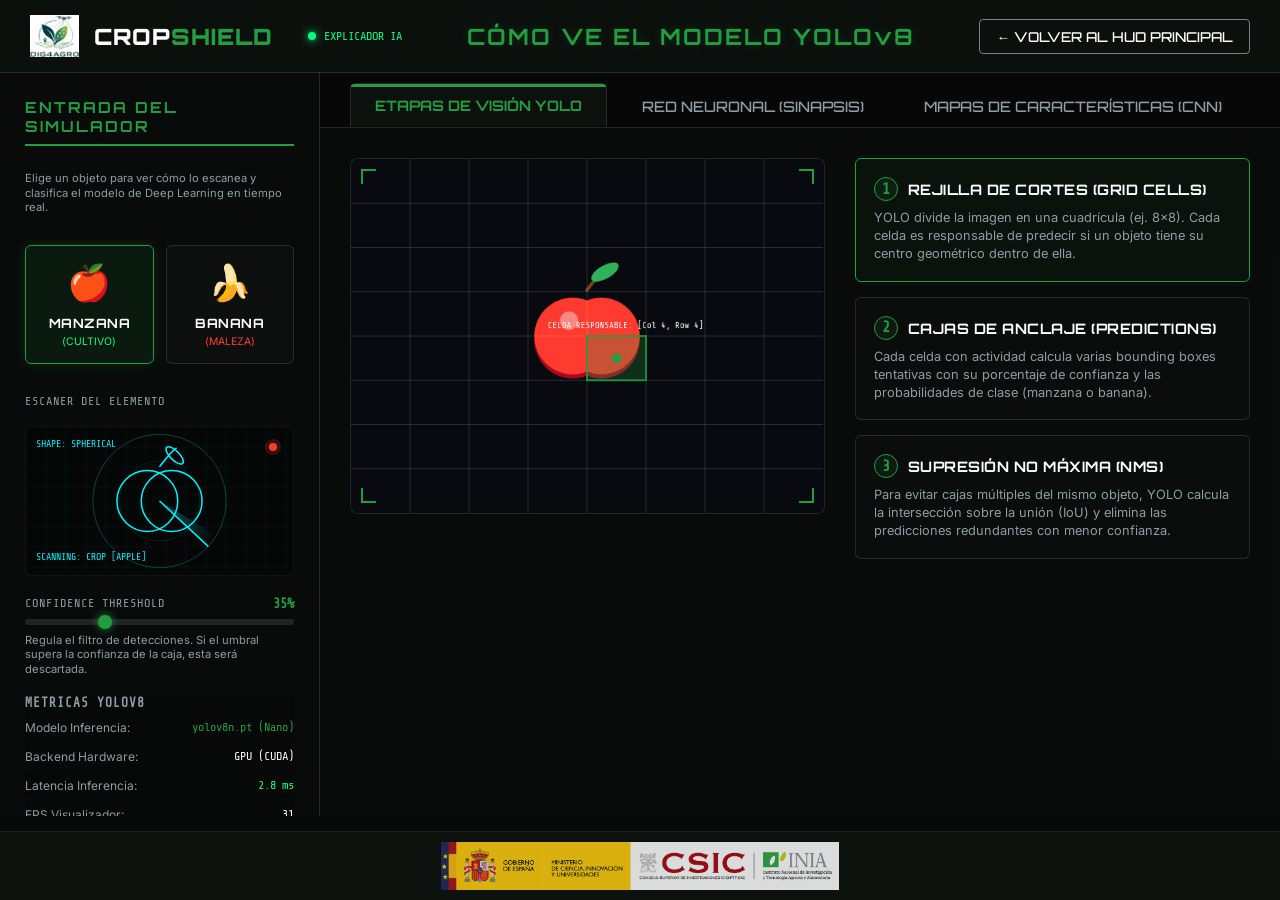
==== static/simulation.html @ 026d0e67 "AI Explainer web" ====
<!DOCTYPE html>
<html lang="es">
<head>
    <meta charset="UTF-8">
    <meta name="viewport" content="width=device-width, initial-scale=1.0">
    <title>CropShield AI - Explicador del Modelo YOLOv8</title>
    <!-- Fuentes de Google Fonts -->
    <link rel="preconnect" href="https://fonts.googleapis.com">
    <link rel="preconnect" href="https://fonts.gstatic.com" crossorigin>
    <link href="https://fonts.googleapis.com/css2?family=Orbitron:wght@400;500;700;900&family=Share+Tech+Mono&family=Inter:wght@300;400;600;700&display=swap" rel="stylesheet">
    <link rel="stylesheet" href="/static/style.css">
</head>
<body class="theme-inia">
    <div class="simulation-container">
        <!-- Cabecera de Simulación -->
        <header class="sim-header">
            <div class="header-brand">
                <img src="/static/assets/imgs/DIG4AGRO_logo.svg" alt="DIG4AGRO Logo" class="header-brand-logo" style="height: 42px;">
                <div class="logo-small">CROP<span>SHIELD</span></div>
                <div class="status-indicator">
                    <span class="pulse-dot"></span>
                    <span class="status-text">EXPLICADOR IA</span>
                </div>
            </div>
            <div class="header-center">
                <div class="title-showcase" style="font-size: 1.4rem; letter-spacing: 2px;">CÓMO VE EL MODELO YOLOv8</div>
            </div>
            <div class="header-right">
                <a href="/">
                    <button class="btn-back">← VOLVER AL HUD PRINCIPAL</button>
                </a>
            </div>
        </header>

        <!-- Cuerpo de Simulación -->
        <div class="sim-body">
            <!-- Barra Lateral Izquierda: Configuración de la Simulación -->
            <aside class="sim-sidebar">
                <h3 class="panel-title" style="margin-bottom: 5px;">ENTRADA DEL SIMULADOR</h3>
                <p class="group-desc">Elige un objeto para ver cómo lo escanea y clasifica el modelo de Deep Learning en tiempo real.</p>
                
                <!-- Selector de Elementos -->
                <div class="input-selector-grid">
                    <div class="input-option-card active" id="opt-apple" data-value="apple">
                        <span class="option-icon">🍎</span>
                        <span class="option-label">MANZANA</span>
                        <span class="option-sub" style="font-size: 0.65rem; color: var(--color-verde-neon); display: block; margin-top: 3px;">(CULTIVO)</span>
                    </div>
                    <div class="input-option-card" id="opt-banana" data-value="banana">
                        <span class="option-icon">🍌</span>
                        <span class="option-label">BANANA</span>
                        <span class="option-sub" style="font-size: 0.65rem; color: var(--color-rojo-neon); display: block; margin-top: 3px;">(MALEZA)</span>
                    </div>
                </div>

                <!-- Escáner Holográfico del Objeto -->
                <div class="control-group" style="margin-top: 10px;">
                    <label class="control-label">ESCANER DEL ELEMENTO</label>
                    <div class="blueprint-display" id="blueprint-container">
                        <canvas id="canvas-blueprint"></canvas>
                    </div>
                </div>

                <!-- Control de Confianza YOLO -->
                <div class="control-group">
                    <div class="slider-header">
                        <label class="control-label">CONFIDENCE THRESHOLD</label>
                        <span class="slider-value" id="sim-val-conf">35%</span>
                    </div>
                    <input type="range" id="sim-slider-conf" min="15" max="85" value="35" class="slider">
                    <p class="group-desc">Regula el filtro de detecciones. Si el umbral supera la confianza de la caja, esta será descartada.</p>
                </div>

                <!-- Estado del Servidor e Inferencia -->
                <div class="panel-section hardware-section" style="margin-top: auto; background: rgba(0,0,0,0.2);">
                    <h3 class="section-title">METRICAS YOLOv8</h3>
                    <ul class="hw-list" style="font-size: 0.75rem;">
                        <li>
                            <span class="hw-label">Modelo Inferencia:</span>
                            <span class="hw-value" style="color: var(--color-primary);">yolov8n.pt (Nano)</span>
                        </li>
                        <li>
                            <span class="hw-label">Backend Hardware:</span>
                            <span class="hw-value" id="sim-gpu-status">GPU (CUDA)</span>
                        </li>
                        <li>
                            <span class="hw-label">Latencia Inferencia:</span>
                            <span class="hw-value" style="color: var(--color-verde-neon);">2.8 ms</span>
                        </li>
                        <li>
                            <span class="hw-label">FPS Visualizador:</span>
                            <span class="hw-value" id="sim-fps-val">60</span>
                        </li>
                    </ul>
                </div>
            </aside>

            <!-- Área Principal de Visualización -->
            <main class="tab-container">
                <!-- Navegador de Pestañas -->
                <nav class="tab-nav">
                    <button class="tab-btn active" data-target="tab-yolo-pipeline">ETAPAS DE VISIÓN YOLO</button>
                    <button class="tab-btn" data-target="tab-network-flow">RED NEURONAL (SINAPSIS)</button>
                    <button class="tab-btn" data-target="tab-feature-maps">MAPAS DE CARACTERÍSTICAS (CNN)</button>
                </nav>

                <!-- Contenido de las Pestañas -->
                <div class="tab-content-area">
                    
                    <!-- Pestaña 1: Etapas de Visión YOLO (Grid, Bbox, NMS) -->
                    <div class="tab-pane active" id="tab-yolo-pipeline">
                        <div class="yolo-pipeline-grid">
                            <!-- Visualizador del Canvas principal -->
                            <div class="yolo-viewer-panel">
                                <div class="corner tl"></div><div class="corner tr"></div><div class="corner bl"></div><div class="corner br"></div>
                                <canvas id="canvas-yolo-pipeline" class="yolo-viewer-canvas" width="600" height="450"></canvas>
                            </div>
                            
                            <!-- Pasos del Pipeline -->
                            <div class="pipeline-stepper">
                                <div class="step-card active" data-step="0">
                                    <div class="step-card-header">
                                        <span class="step-number">1</span>
                                        <h4 class="step-title">REJILLA DE CORTES (GRID CELLS)</h4>
                                    </div>
                                    <p class="step-desc">YOLO divide la imagen en una cuadrícula (ej. 8x8). Cada celda es responsable de predecir si un objeto tiene su centro geométrico dentro de ella.</p>
                                </div>
                                
                                <div class="step-card" data-step="1">
                                    <div class="step-card-header">
                                        <span class="step-number">2</span>
                                        <h4 class="step-title">CAJAS DE ANCLAJE (PREDICTIONS)</h4>
                                    </div>
                                    <p class="step-desc">Cada celda con actividad calcula varias bounding boxes tentativas con su porcentaje de confianza y las probabilidades de clase (manzana o banana).</p>
                                </div>
                                
                                <div class="step-card" data-step="2">
                                    <div class="step-card-header">
                                        <span class="step-number">3</span>
                                        <h4 class="step-title">SUPRESIÓN NO MÁXIMA (NMS)</h4>
                                    </div>
                                    <p class="step-desc">Para evitar cajas múltiples del mismo objeto, YOLO calcula la intersección sobre la unión (IoU) y elimina las predicciones redundantes con menor confianza.</p>
                                </div>
                            </div>
                        </div>
                    </div>

                    <!-- Pestaña 2: Flujo de la Red Neuronal (Synapses particles) -->
                    <div class="tab-pane" id="tab-network-flow">
                        <div class="network-canvas-container">
                            <div class="corner tl"></div><div class="corner tr"></div><div class="corner bl"></div><div class="corner br"></div>
                            <canvas id="canvas-network"></canvas>
                            <div class="network-legend">
                                <div class="legend-item"><span class="legend-dot input"></span> Atributos Físicos (Entrada)</div>
                                <div class="legend-item"><span class="legend-dot hidden"></span> Filtros Intermedios (Ocultos)</div>
                                <div class="legend-item"><span class="legend-dot crop"></span> Cultivo (Manzana)</div>
                                <div class="legend-item"><span class="legend-dot weed"></span> Maleza (Banana)</div>
                            </div>
                        </div>
                    </div>

                    <!-- Pestaña 3: Mapas de Características (Convolutional filters) -->
                    <div class="tab-pane" id="tab-feature-maps">
                        <div class="feature-maps-grid">
                            <!-- Visualizador ampliado del mapa de características -->
                            <div class="yolo-viewer-panel" style="aspect-ratio: 1/1; max-height: 450px;">
                                <div class="corner tl"></div><div class="corner tr"></div><div class="corner bl"></div><div class="corner br"></div>
                                <canvas id="canvas-feature-zoom" class="yolo-viewer-canvas" width="450" height="450"></canvas>
                            </div>
                            
                            <!-- Lista de mapas -->
                            <div class="feature-cards-container">
                                <div class="feature-map-card active" id="fcard-edge" data-map="edge">
                                    <div class="feature-map-canvas-wrapper">
                                        <canvas class="feature-map-canvas" id="canvas-fmap-edge" width="100" height="100"></canvas>
                                    </div>
                                    <div class="feature-info">
                                        <h4>DETECTOR DE BORDES Y CONTORNOS</h4>
                                        <p>Simula las capas convolucionales tempranas de YOLO, que detectan siluetas, orientaciones de relieve y contornos geométricos del objeto para aislarlo de la tierra.</p>
                                    </div>
                                </div>
                                
                                <div class="feature-map-card" id="fcard-color" data-map="color">
                                    <div class="feature-map-canvas-wrapper">
                                        <canvas class="feature-map-canvas" id="canvas-fmap-color" width="100" height="100"></canvas>
                                    </div>
                                    <div class="feature-info">
                                        <h4>DETECTOR DE TEXTURA Y COLOR ACTIVADO</h4>
                                        <p>Representa capas intermedias que detectan propiedades cromáticas clave: el espectro rojo para la manzana y el espectro amarillo brillante para la banana.</p>
                                    </div>
                                </div>
                                
                                <div class="feature-map-card" id="fcard-heatmap" data-map="heatmap">
                                    <div class="feature-map-canvas-wrapper">
                                        <canvas class="feature-map-canvas" id="canvas-fmap-heatmap" width="100" height="100"></canvas>
                                    </div>
                                    <div class="feature-info">
                                        <h4>MAPA DE ATENCIÓN DE INFERENCIA (HEATMAP)</h4>
                                        <p>Visualiza la importancia que asigna la red a cada pixel de la imagen (Grad-CAM) para tomar su decisión final, ignorando los pixeles neutros del suelo de cultivo.</p>
                                    </div>
                                </div>
                            </div>
                        </div>
                    </div>

                </div>
            </main>
        </div>

        <!-- Pie de página institucional -->
        <footer class="hud-footer" style="background: rgba(14, 18, 15, 0.9);">
            <img src="/static/assets/imgs/min_csic_inia_logo.png" alt="Logotipos Institucionales" class="footer-logo">
        </footer>
    </div>

    <!-- Script del Visualizador y Simulador de YOLO -->
    <script>
        document.addEventListener('DOMContentLoaded', () => {
            // Variables globales del simulador
            let activeInput = 'apple'; // 'apple' o 'banana'
            let confidenceThreshold = 0.35;
            let activeTab = 'tab-yolo-pipeline';
            let activeStep = 0; // Para el pipeline
            let activeFeatureMap = 'edge'; // Para los mapas de características
            
            // Colores del tema actual
            const themeColors = {
                primary: getComputedStyle(document.body).getPropertyValue('--color-primary').trim() || '#239C42',
                verde: '#00ff88',
                rojo: '#ff3b30',
                cyan: '#00f3ff',
                dim: '#8e9ca6',
                bg: '#070908'
            };

            // Audio Context y síntesis
            let audioCtx = null;
            function initAudio() {
                if (!audioCtx) {
                    audioCtx = new (window.AudioContext || window.webkitAudioContext)();
                }
            }

            function playClickSound() {
                if (!audioCtx) return;
                const osc = audioCtx.createOscillator();
                const gain = audioCtx.createGain();
                osc.type = 'sine';
                osc.frequency.setValueAtTime(600, audioCtx.currentTime);
                osc.frequency.exponentialRampToValueAtTime(300, audioCtx.currentTime + 0.05);
                gain.gain.setValueAtTime(0.1, audioCtx.currentTime);
                gain.gain.exponentialRampToValueAtTime(0.01, audioCtx.currentTime + 0.05);
                osc.connect(gain);
                gain.connect(audioCtx.destination);
                osc.start();
                osc.stop(audioCtx.currentTime + 0.05);
            }

            // Inicializar Audio al interactuar con cualquier botón
            document.addEventListener('click', () => {
                initAudio();
            }, { once: true });

            // Configuración del Selector de Entrada
            const optApple = document.getElementById('opt-apple');
            const optBanana = document.getElementById('opt-banana');

            function setInputObject(obj) {
                if (activeInput === obj) return;
                activeInput = obj;
                if (obj === 'apple') {
                    optApple.classList.add('active');
                    optBanana.classList.remove('active');
                } else {
                    optBanana.classList.add('active');
                    optApple.classList.remove('active');
                }
                playClickSound();
                resetSimulations();
            }

            optApple.addEventListener('click', () => setInputObject('apple'));
            optBanana.addEventListener('click', () => setInputObject('banana'));

            // Slider de Confianza
            const sliderConf = document.getElementById('sim-slider-conf');
            const valConf = document.getElementById('sim-val-conf');
            sliderConf.addEventListener('input', (e) => {
                confidenceThreshold = e.target.value / 100;
                valConf.innerText = `${e.target.value}%`;
            });

            // Control de Pestañas (Tabs)
            const tabButtons = document.querySelectorAll('.tab-btn');
            const tabPanes = document.querySelectorAll('.tab-pane');

            tabButtons.forEach(btn => {
                btn.addEventListener('click', () => {
                    const target = btn.getAttribute('data-target');
                    tabButtons.forEach(b => b.classList.remove('active'));
                    tabPanes.forEach(p => p.classList.remove('active'));
                    
                    btn.classList.add('active');
                    document.getElementById(target).classList.add('active');
                    activeTab = target;
                    playClickSound();
                    
                    // Si pasamos a red neuronal, ajustamos el tamaño del canvas
                    if (target === 'tab-network-flow') {
                        resizeNetworkCanvas();
                    }
                });
            });

            // Control de Pasos del Pipeline de YOLO
            const stepCards = document.querySelectorAll('.step-card');
            stepCards.forEach((card, index) => {
                card.addEventListener('click', () => {
                    stepCards.forEach(c => c.classList.remove('active'));
                    card.classList.add('active');
                    activeStep = index;
                    playClickSound();
                });
            });

            // Control de selección de mapa de características
            const featureCards = document.querySelectorAll('.feature-map-card');
            featureCards.forEach(card => {
                card.addEventListener('click', () => {
                    featureCards.forEach(c => c.classList.remove('active'));
                    card.classList.add('active');
                    activeFeatureMap = card.getAttribute('data-map');
                    playClickSound();
                });
            });

            // ---------------------------------------------------------
            // RENDERIZADO DENTRO DE LOS DIVERSOS CANVAS
            // ---------------------------------------------------------

            // Elementos y Canvas
            const canvasBlueprint = document.getElementById('canvas-blueprint');
            const ctxBlueprint = canvasBlueprint.getContext('2d');
            
            const canvasYolo = document.getElementById('canvas-yolo-pipeline');
            const ctxYolo = canvasYolo.getContext('2d');

            const canvasNetwork = document.getElementById('canvas-network');
            const ctxNetwork = canvasNetwork.getContext('2d');

            const canvasFeatureZoom = document.getElementById('canvas-feature-zoom');
            const ctxFeatureZoom = canvasFeatureZoom.getContext('2d');

            const canvasFmapEdge = document.getElementById('canvas-fmap-edge');
            const ctxFmapEdge = canvasFmapEdge.getContext('2d');

            const canvasFmapColor = document.getElementById('canvas-fmap-color');
            const ctxFmapColor = canvasFmapColor.getContext('2d');

            const canvasFmapHeatmap = document.getElementById('canvas-fmap-heatmap');
            const ctxFmapHeatmap = canvasFmapHeatmap.getContext('2d');

            // Ajustar el tamaño del Canvas Blueprint
            function resizeBlueprintCanvas() {
                canvasBlueprint.width = canvasBlueprint.parentElement.clientWidth;
                canvasBlueprint.height = canvasBlueprint.parentElement.clientHeight;
            }
            window.addEventListener('resize', resizeBlueprintCanvas);
            resizeBlueprintCanvas();

            // Ajustar tamaño del Canvas de Red Neuronal
            function resizeNetworkCanvas() {
                const parent = canvasNetwork.parentElement;
                canvasNetwork.width = parent.clientWidth;
                canvasNetwork.height = parent.clientHeight;
                initNetworkStructure();
            }
            window.addEventListener('resize', () => {
                if (activeTab === 'tab-network-flow') {
                    resizeNetworkCanvas();
                }
            });

            // Dibujador de objetos vectoriales (Manzana y Banana)
            function drawApple(ctx, x, y, r, wireframe = false) {
                ctx.save();
                if (wireframe) {
                    ctx.strokeStyle = '#00f3ff';
                    ctx.lineWidth = 1.5;
                    // Tallo
                    ctx.beginPath();
                    ctx.moveTo(x, y - r * 0.9);
                    ctx.quadraticCurveTo(x + r*0.3, y - r*1.3, x + r*0.45, y - r*1.4);
                    ctx.stroke();
                    // Hoja
                    ctx.beginPath();
                    ctx.ellipse(x + r*0.4, y - r*1.2, r*0.3, r*0.12, Math.PI / 4, 0, Math.PI * 2);
                    ctx.stroke();
                    // Cuerpo
                    ctx.beginPath();
                    ctx.arc(x - r*0.32, y, r*0.8, 0, Math.PI * 2);
                    ctx.stroke();
                    ctx.beginPath();
                    ctx.arc(x + r*0.32, y, r*0.8, 0, Math.PI * 2);
                    ctx.stroke();
                } else {
                    // Tallo
                    ctx.strokeStyle = '#7A431D';
                    ctx.lineWidth = 4;
                    ctx.lineCap = 'round';
                    ctx.beginPath();
                    ctx.moveTo(x, y - r * 0.9);
                    ctx.quadraticCurveTo(x + r*0.3, y - r*1.3, x + r*0.45, y - r*1.4);
                    ctx.stroke();
                    // Hoja
                    ctx.fillStyle = '#2fb35a';
                    ctx.beginPath();
                    ctx.ellipse(x + r*0.35, y - r*1.25, r*0.3, r*0.13, -Math.PI / 6, 0, Math.PI * 2);
                    ctx.fill();
                    // Sombra / Cuerpo
                    ctx.fillStyle = '#AF071F';
                    ctx.beginPath();
                    ctx.arc(x - r*0.28, y + r*0.08, r*0.75, 0, Math.PI*2);
                    ctx.arc(x + r*0.28, y + r*0.08, r*0.75, 0, Math.PI*2);
                    ctx.fill();
                    // Color principal (Rojo vivo)
                    ctx.fillStyle = '#ff3b30';
                    ctx.beginPath();
                    ctx.arc(x - r*0.28, y, r*0.75, 0, Math.PI*2);
                    ctx.arc(x + r*0.28, y, r*0.75, 0, Math.PI*2);
                    ctx.fill();
                    // Brillo
                    ctx.fillStyle = 'rgba(255,255,255,0.4)';
                    ctx.beginPath();
                    ctx.arc(x - r*0.35, y - r*0.3, r*0.18, 0, Math.PI*2);
                    ctx.fill();
                }
                ctx.restore();
            }

            function drawBanana(ctx, x, y, r, wireframe = false) {
                ctx.save();
                if (wireframe) {
                    ctx.strokeStyle = '#00f3ff';
                    ctx.lineWidth = 1.5;
                    ctx.beginPath();
                    // Curva de la banana
                    ctx.arc(x - r*0.5, y - r*0.5, r*1.35, -Math.PI/6, Math.PI*0.62, false);
                    ctx.stroke();
                    ctx.beginPath();
                    ctx.arc(x - r*0.4, y - r*0.3, r*1.2, -Math.PI/7, Math.PI*0.60, false);
                    ctx.stroke();
                } else {
                    // Cuerpo de la banana
                    ctx.fillStyle = '#ffcc00';
                    ctx.beginPath();
                    // Curva externa
                    ctx.arc(x - r*0.5, y - r*0.5, r*1.3, -Math.PI/6, Math.PI*0.63, false);
                    // Curva interna de retorno
                    ctx.arc(x - r*0.3, y - r*0.3, r*1.08, Math.PI*0.60, -Math.PI/8, true);
                    ctx.closePath();
                    ctx.fill();
                    
                    // Cuerpo central (brillante)
                    ctx.fillStyle = '#ffe033';
                    ctx.beginPath();
                    ctx.arc(x - r*0.5, y - r*0.5, r*1.25, -Math.PI/7, Math.PI*0.62, false);
                    ctx.arc(x - r*0.33, y - r*0.33, r*1.12, Math.PI*0.59, -Math.PI/9, true);
                    ctx.closePath();
                    ctx.fill();

                    // Punta oscura
                    ctx.fillStyle = '#4D3B00';
                    ctx.beginPath();
                    ctx.arc(x - r*0.5, y - r*0.5, r*1.3, -Math.PI/6, -Math.PI/8, false);
                    ctx.lineTo(x + r*0.65, y - r*1.1);
                    ctx.fill();

                    // Tallo de corte
                    ctx.fillStyle = '#7A6200';
                    ctx.beginPath();
                    ctx.arc(x - r*0.5, y - r*0.5, r*1.3, Math.PI*0.62, Math.PI*0.64, false);
                    ctx.lineTo(x - r*0.4, y + r*0.85);
                    ctx.fill();
                }
                ctx.restore();
            }

            // 1. ENGINE 1: ESCANER BLUEPRINT
            let blueprintAngle = 0;
            function runBlueprintScanner() {
                if (!ctxBlueprint) return;
                const w = canvasBlueprint.width;
                const h = canvasBlueprint.height;
                ctxBlueprint.clearRect(0, 0, w, h);

                // Cuadrícula futurista
                ctxBlueprint.strokeStyle = 'rgba(0, 243, 255, 0.05)';
                ctxBlueprint.lineWidth = 1;
                for (let x = 0; x < w; x += 20) {
                    ctxBlueprint.beginPath();
                    ctxBlueprint.moveTo(x, 0);
                    ctxBlueprint.lineTo(x, h);
                    ctxBlueprint.stroke();
                }
                for (let y = 0; y < h; y += 20) {
                    ctxBlueprint.beginPath();
                    ctxBlueprint.moveTo(0, y);
                    ctxBlueprint.lineTo(w, y);
                    ctxBlueprint.stroke();
                }

                // Círculos del radar
                const cx = w / 2;
                const cy = h / 2;
                const radarRadius = Math.min(w, h) * 0.45;
                ctxBlueprint.strokeStyle = 'rgba(0, 243, 255, 0.25)';
                ctxBlueprint.beginPath();
                ctxBlueprint.arc(cx, cy, radarRadius, 0, Math.PI * 2);
                ctxBlueprint.stroke();

                ctxBlueprint.strokeStyle = 'rgba(0, 243, 255, 0.1)';
                ctxBlueprint.beginPath();
                ctxBlueprint.arc(cx, cy, radarRadius * 0.6, 0, Math.PI * 2);
                ctxBlueprint.stroke();

                // Línea de barrido rotatorio
                blueprintAngle += 0.015;
                const lx = cx + Math.cos(blueprintAngle) * radarRadius;
                const ly = cy + Math.sin(blueprintAngle) * radarRadius;

                // Gradiente para el haz del radar
                ctxBlueprint.save();
                ctxBlueprint.beginPath();
                ctxBlueprint.moveTo(cx, cy);
                ctxBlueprint.arc(cx, cy, radarRadius, blueprintAngle - 0.2, blueprintAngle);
                ctxBlueprint.closePath();
                const scanGrad = ctxBlueprint.createRadialGradient(cx, cy, 10, cx, cy, radarRadius);
                scanGrad.addColorStop(0, 'rgba(0, 243, 255, 0.3)');
                scanGrad.addColorStop(1, 'rgba(0, 243, 255, 0)');
                ctxBlueprint.fillStyle = scanGrad;
                ctxBlueprint.fill();
                ctxBlueprint.restore();

                // Línea del haz principal
                ctxBlueprint.strokeStyle = '#00f3ff';
                ctxBlueprint.lineWidth = 1.5;
                ctxBlueprint.beginPath();
                ctxBlueprint.moveTo(cx, cy);
                ctxBlueprint.lineTo(lx, ly);
                ctxBlueprint.stroke();

                // Dibujar objeto en wireframe
                if (activeInput === 'apple') {
                    drawApple(ctxBlueprint, cx, cy, 38, true);
                    ctxBlueprint.fillStyle = '#00f3ff';
                    ctxBlueprint.font = '10px Share Tech Mono';
                    ctxBlueprint.fillText("SCANNING: CROP [APPLE]", 10, h - 15);
                    ctxBlueprint.fillText("SHAPE: SPHERICAL", 10, 20);
                } else {
                    drawBanana(ctxBlueprint, cx, cy, 35, true);
                    ctxBlueprint.fillStyle = '#00f3ff';
                    ctxBlueprint.font = '10px Share Tech Mono';
                    ctxBlueprint.fillText("SCANNING: WEED [BANANA]", 10, h - 15);
                    ctxBlueprint.fillText("SHAPE: ELONGATED", 10, 20);
                }

                // Punto parpadeante
                if (Math.floor(Date.now() / 400) % 2 === 0) {
                    ctxBlueprint.fillStyle = '#ff3b30';
                    ctxBlueprint.beginPath();
                    ctxBlueprint.arc(w - 20, 20, 4, 0, Math.PI * 2);
                    ctxBlueprint.fill();
                    ctxBlueprint.fillStyle = 'rgba(255, 59, 48, 0.2)';
                    ctxBlueprint.beginPath();
                    ctxBlueprint.arc(w - 20, 20, 8, 0, Math.PI * 2);
                    ctxBlueprint.fill();
                }

                requestAnimationFrame(runBlueprintScanner);
            }
            runBlueprintScanner();

            // 2. ENGINE 2: PIPELINE DE ETAPAS DE YOLO
            let nmsStepTimer = 0;
            function renderYoloPipeline() {
                if (activeTab !== 'tab-yolo-pipeline' || !ctxYolo) return;
                const w = canvasYolo.width;
                const h = canvasYolo.height;
                ctxYolo.clearRect(0, 0, w, h);

                const objX = w / 2;
                const objY = h / 2;
                const objSize = 65;

                // Fondo
                ctxYolo.fillStyle = '#090a0f';
                ctxYolo.fillRect(0, 0, w, h);

                // Dibujar el objeto según el input
                if (activeInput === 'apple') {
                    drawApple(ctxYolo, objX, objY, objSize, false);
                } else {
                    drawBanana(ctxYolo, objX, objY, objSize, false);
                }

                // Dibujar según el paso activo
                if (activeStep === 0) {
                    const gridCount = 8;
                    const cellW = w / gridCount;
                    const cellH = h / gridCount;

                    ctxYolo.strokeStyle = 'rgba(255, 255, 255, 0.15)';
                    ctxYolo.lineWidth = 1;

                    for (let i = 1; i < gridCount; i++) {
                        ctxYolo.beginPath();
                        ctxYolo.moveTo(i * cellW, 0);
                        ctxYolo.lineTo(i * cellW, h);
                        ctxYolo.stroke();

                        ctxYolo.beginPath();
                        ctxYolo.moveTo(0, i * cellH);
                        ctxYolo.lineTo(w, i * cellH);
                        ctxYolo.stroke();
                    }

                    const targetCol = Math.floor(objX / cellW);
                    const targetRow = Math.floor(objY / cellH);

                    ctxYolo.fillStyle = 'rgba(35, 156, 66, 0.25)';
                    ctxYolo.fillRect(targetCol * cellW, targetRow * cellH, cellW, cellH);
                    ctxYolo.strokeStyle = themeColors.primary;
                    ctxYolo.lineWidth = 2;
                    ctxYolo.strokeRect(targetCol * cellW, targetRow * cellH, cellW, cellH);

                    ctxYolo.beginPath();
                    ctxYolo.arc(targetCol * cellW + cellW/2, targetRow * cellH + cellH/2, 6, 0, Math.PI*2);
                    ctxYolo.fillStyle = themeColors.primary;
                    ctxYolo.fill();

                    ctxYolo.fillStyle = '#ffffff';
                    ctxYolo.font = '11px Share Tech Mono';
                    ctxYolo.fillText(`CELDA RESPONSABLE: [Col ${targetCol}, Row ${targetRow}]`, targetCol * cellW - 50, targetRow * cellH - 10);
                }
                else if (activeStep === 1) {
                    const boxes = [];
                    if (activeInput === 'apple') {
                        boxes.push({ x1: objX - 85, y1: objY - 95, w: 170, h: 180, conf: 0.98, label: 'manzana', active: 0.98 >= confidenceThreshold });
                        boxes.push({ x1: objX - 40, y1: objY - 145, w: 90, h: 80, conf: 0.42, label: 'maleza', active: 0.42 >= confidenceThreshold });
                        boxes.push({ x1: objX + 35, y1: objY - 70, w: 70, h: 90, conf: 0.22, label: 'manzana', active: 0.22 >= confidenceThreshold });
                    } else {
                        boxes.push({ x1: objX - 95, y1: objY - 100, w: 190, h: 190, conf: 0.95, label: 'maleza', active: 0.95 >= confidenceThreshold });
                        boxes.push({ x1: objX - 140, y1: objY - 30, w: 80, h: 90, conf: 0.38, label: 'maleza', active: 0.38 >= confidenceThreshold });
                        boxes.push({ x1: objX - 30, y1: objY - 130, w: 90, h: 70, conf: 0.18, label: 'manzana', active: 0.18 >= confidenceThreshold });
                    }

                    boxes.forEach(box => {
                        if (box.active) {
                            const color = box.label === 'manzana' ? themeColors.verde : themeColors.rojo;
                            ctxYolo.strokeStyle = color;
                            ctxYolo.lineWidth = 2;
                            ctxYolo.strokeRect(box.x1, box.y1, box.w, box.h);

                            ctxYolo.fillStyle = color;
                            ctxYolo.fillRect(box.x1, box.y1 - 18, 120, 18);
                            ctxYolo.fillStyle = '#000000';
                            ctxYolo.font = '700 10px Orbitron';
                            ctxYolo.fillText(`${box.label.toUpperCase()} ${(box.conf * 100).toFixed(0)}%`, box.x1 + 5, box.y1 - 5);
                        } else {
                            ctxYolo.strokeStyle = 'rgba(162, 170, 173, 0.2)';
                            ctxYolo.setLineDash([5, 5]);
                            ctxYolo.lineWidth = 1;
                            ctxYolo.strokeRect(box.x1, box.y1, box.w, box.h);
                            ctxYolo.setLineDash([]);

                            ctxYolo.fillStyle = 'rgba(162, 170, 173, 0.4)';
                            ctxYolo.font = '9px Orbitron';
                            ctxYolo.fillText(`FILTRADA: ${(box.conf * 100).toFixed(0)}%`, box.x1 + 5, box.y1 - 5);
                        }
                    });
                }
                else if (activeStep === 2) {
                    nmsStepTimer += 0.02;
                    const fade = Math.max(0, 1 - (nmsStepTimer % 2.5) * 0.8);
                    
                    const isApple = activeInput === 'apple';
                    const mainConf = isApple ? 0.98 : 0.95;
                    const secConf = isApple ? 0.86 : 0.81;
                    const label = isApple ? 'manzana' : 'maleza';
                    const color = label === 'manzana' ? themeColors.verde : themeColors.rojo;

                    const mainBox = { x1: objX - 85, y1: objY - 95, w: 170, h: 180 };
                    if (mainConf >= confidenceThreshold) {
                        ctxYolo.strokeStyle = color;
                        ctxYolo.lineWidth = 2.5;
                        ctxYolo.strokeRect(mainBox.x1, mainBox.y1, mainBox.w, mainBox.h);

                        ctxYolo.fillStyle = color;
                        ctxYolo.fillRect(mainBox.x1, mainBox.y1 - 18, 120, 18);
                        ctxYolo.fillStyle = '#000000';
                        ctxYolo.font = '700 10px Orbitron';
                        ctxYolo.fillText(`${label.toUpperCase()} ${(mainConf * 100).toFixed(0)}%`, mainBox.x1 + 5, mainBox.y1 - 5);
                    }

                    const secBox = { x1: objX - 70, y1: objY - 80, w: 155, h: 165 };
                    if (secConf >= confidenceThreshold) {
                        ctxYolo.strokeStyle = `rgba(${label === 'manzana' ? '0,255,136' : '255,59,48'}, ${fade})`;
                        ctxYolo.lineWidth = 1.5;
                        ctxYolo.strokeRect(secBox.x1, secBox.y1, secBox.w, secBox.h);

                        ctxYolo.fillStyle = `rgba(${label === 'manzana' ? '0,255,136' : '255,59,48'}, ${fade})`;
                        ctxYolo.fillRect(secBox.x1, secBox.y1 - 18, 120, 18);
                        ctxYolo.fillStyle = `rgba(0,0,0, ${fade})`;
                        ctxYolo.font = '700 10px Orbitron';
                        ctxYolo.fillText(`REDUNDANTE ${(secConf * 100).toFixed(0)}%`, secBox.x1 + 5, secBox.y1 - 5);

                        ctxYolo.fillStyle = '#00f3ff';
                        ctxYolo.font = '11px Share Tech Mono';
                        ctxYolo.fillText(`IoU SOLAPE: 84% > 45% (UMBRAL)`, objX - 80, objY + 110);
                        ctxYolo.fillText("ELIMINANDO CAJA REDUNDANTE POR NMS...", objX - 100, objY + 130);
                    } else {
                        ctxYolo.fillStyle = '#8e9ca6';
                        ctxYolo.font = '11px Share Tech Mono';
                        ctxYolo.fillText("INFERIOR AL CONFIDENCE THRESHOLD", objX - 100, objY + 120);
                    }
                }
            }

            // 3. ENGINE 3: FLUJO DE RED NEURONAL
            let layers = [];
            let connections = [];
            let networkParticles = [];

            function initNetworkStructure() {
                if (!canvasNetwork) return;
                const w = canvasNetwork.width;
                const h = canvasNetwork.height;

                layers = [
                    {
                        name: 'Entrada',
                        nodes: [
                            { id: 'in_red', label: 'Color Rojo', x: w * 0.15, y: h * 0.2, val: 0, active: false },
                            { id: 'in_yellow', label: 'Color Amarillo', x: w * 0.15, y: h * 0.4, val: 0, active: false },
                            { id: 'in_round', label: 'Redondez', x: w * 0.15, y: h * 0.6, val: 0, active: false },
                            { id: 'in_elong', label: 'Alargamiento', x: w * 0.15, y: h * 0.8, val: 0, active: false }
                        ]
                    },
                    {
                        name: 'Oculta 1',
                        nodes: [
                            { id: 'h1_edges', label: 'Filtro Bordes', x: w * 0.4, y: h * 0.25, val: 0, active: false },
                            { id: 'h1_texture', label: 'Textura Piel', x: w * 0.4, y: h * 0.5, val: 0, active: false },
                            { id: 'h1_stem', label: 'Tallo/Corte', x: w * 0.4, y: h * 0.75, val: 0, active: false }
                        ]
                    },
                    {
                        name: 'Oculta 2',
                        nodes: [
                            { id: 'h2_apple_shape', label: 'Patrón Manzana', x: w * 0.65, y: h * 0.35, val: 0, active: false },
                            { id: 'h2_banana_shape', label: 'Patrón Banana', x: w * 0.65, y: h * 0.65, val: 0, active: false }
                        ]
                    },
                    {
                        name: 'Salida',
                        nodes: [
                            { id: 'out_crop', label: 'Cultivo (Apple)', x: w * 0.88, y: h * 0.35, val: 0, active: false },
                            { id: 'out_weed', label: 'Maleza (Banana)', x: w * 0.88, y: h * 0.65, val: 0, active: false }
                        ]
                    }
                ];

                connections = [];
                for (let l = 0; l < layers.length - 1; l++) {
                    const currentLayer = layers[l];
                    const nextLayer = layers[l + 1];
                    currentLayer.nodes.forEach(src => {
                        nextLayer.nodes.forEach(dst => {
                            let weight = Math.random() * 2 - 1;
                            if (src.id === 'in_red' && dst.id === 'h1_texture') weight = 0.85;
                            if (src.id === 'in_yellow' && dst.id === 'h1_texture') weight = -0.75;
                            
                            connections.push({
                                src: src,
                                dst: dst,
                                weight: weight,
                                active: false
                            });
                        });
                    });
                }
                
                networkParticles = [];
            }

            function updateNetworkState() {
                if (layers.length === 0) return;

                layers[0].nodes.forEach(node => {
                    if (activeInput === 'apple') {
                        node.active = (node.id === 'in_red' || node.id === 'in_round');
                        node.val = node.active ? 1.0 : 0.05;
                    } else {
                        node.active = (node.id === 'in_yellow' || node.id === 'in_elong');
                        node.val = node.active ? 1.0 : 0.05;
                    }
                });

                layers[1].nodes.forEach(node => {
                    if (activeInput === 'apple') {
                        node.active = (node.id === 'h1_edges' || node.id === 'h1_texture');
                        node.val = node.id === 'h1_edges' ? 0.9 : (node.id === 'h1_texture' ? 0.85 : 0.15);
                    } else {
                        node.active = (node.id === 'h1_edges' || node.id === 'h1_stem');
                        node.val = node.id === 'h1_edges' ? 0.85 : (node.id === 'h1_stem' ? 0.8 : 0.15);
                    }
                });

                layers[2].nodes.forEach(node => {
                    if (activeInput === 'apple') {
                        node.active = (node.id === 'h2_apple_shape');
                        node.val = node.id === 'h2_apple_shape' ? 0.95 : 0.05;
                    } else {
                        node.active = (node.id === 'h2_banana_shape');
                        node.val = node.id === 'h2_banana_shape' ? 0.92 : 0.05;
                    }
                });

                const isCropConfirmed = (activeInput === 'apple' && 0.98 >= confidenceThreshold);
                const isWeedConfirmed = (activeInput === 'banana' && 0.95 >= confidenceThreshold);

                layers[3].nodes.forEach(node => {
                    if (node.id === 'out_crop') {
                        node.active = isCropConfirmed;
                        node.val = activeInput === 'apple' ? 0.98 : 0.02;
                    } else {
                        node.active = isWeedConfirmed;
                        node.val = activeInput === 'banana' ? 0.95 : 0.03;
                    }
                });

                connections.forEach(conn => {
                    conn.active = conn.src.active && conn.dst.active;
                });
            }

            function spawnNetworkParticles() {
                if (layers.length === 0) return;
                
                layers[0].nodes.forEach(node => {
                    if (node.active && Math.random() < 0.08) {
                        const activeOutConns = connections.filter(c => c.src.id === node.id && c.active);
                        activeOutConns.forEach(conn => {
                            networkParticles.push({
                                x: conn.src.x,
                                y: conn.src.y,
                                target: conn.dst,
                                speed: 2.0 + Math.random() * 1.5,
                                size: 2 + Math.random() * 2,
                                progress: 0,
                                color: activeInput === 'apple' ? themeColors.verde : '#ffcc00',
                                path: conn
                            });
                        });
                    }
                });
            }

            function renderNetworkFlow() {
                if (activeTab !== 'tab-network-flow' || !ctxNetwork) return;
                const w = canvasNetwork.width;
                const h = canvasNetwork.height;
                ctxNetwork.clearRect(0, 0, w, h);

                ctxNetwork.strokeStyle = 'rgba(255,255,255,0.02)';
                ctxNetwork.lineWidth = 1;
                for (let x = 0; x < w; x += 40) {
                    ctxNetwork.beginPath();
                    ctxNetwork.moveTo(x, 0);
                    ctxNetwork.lineTo(x, h);
                    ctxNetwork.stroke();
                }
                for (let y = 0; y < h; y += 40) {
                    ctxNetwork.beginPath();
                    ctxNetwork.moveTo(0, y);
                    ctxNetwork.lineTo(w, y);
                    ctxNetwork.stroke();
                }

                updateNetworkState();
                spawnNetworkParticles();

                connections.forEach(conn => {
                    ctxNetwork.beginPath();
                    ctxNetwork.moveTo(conn.src.x, conn.src.y);
                    ctxNetwork.lineTo(conn.dst.x, conn.dst.y);
                    
                    if (conn.active) {
                        ctxNetwork.strokeStyle = activeInput === 'apple' ? 'rgba(0, 255, 136, 0.45)' : 'rgba(255, 204, 0, 0.45)';
                        ctxNetwork.lineWidth = 2.0;
                    } else {
                        ctxNetwork.strokeStyle = 'rgba(142, 156, 166, 0.08)';
                        ctxNetwork.lineWidth = 1.0;
                    }
                    ctxNetwork.stroke();
                });

                for (let i = networkParticles.length - 1; i >= 0; i--) {
                    const p = networkParticles[i];
                    p.progress += p.speed / 100;
                    
                    if (p.progress >= 1.0) {
                        const nextLayerIndex = layers.findIndex(l => l.nodes.some(n => n.id === p.target.id)) + 1;
                        if (nextLayerIndex < layers.length) {
                            const nextConns = connections.filter(c => c.src.id === p.target.id && c.active);
                            nextConns.forEach(nc => {
                                networkParticles.push({
                                    x: nc.src.x,
                                    y: nc.src.y,
                                    target: nc.dst,
                                    speed: p.speed,
                                    size: p.size,
                                    progress: 0,
                                    color: p.color,
                                    path: nc
                                });
                            });
                        }
                        networkParticles.splice(i, 1);
                        continue;
                    }

                    const px = p.x + (p.target.x - p.x) * p.progress;
                    const py = p.y + (p.target.y - p.y) * p.progress;

                    ctxNetwork.fillStyle = p.color;
                    ctxNetwork.beginPath();
                    ctxNetwork.arc(px, py, p.size, 0, Math.PI * 2);
                    ctxNetwork.fill();

                    ctxNetwork.fillStyle = 'rgba(255, 255, 255, 0.3)';
                    ctxNetwork.beginPath();
                    ctxNetwork.arc(px, py, p.size * 2, 0, Math.PI * 2);
                    ctxNetwork.fill();
                }

                layers.forEach(layer => {
                    layer.nodes.forEach(node => {
                        ctxNetwork.save();
                        
                        let nodeColor = 'rgba(142, 156, 166, 0.3)';
                        let glowColor = 'rgba(0,0,0,0)';
                        
                        if (node.active) {
                            if (node.id.startsWith('in_')) {
                                nodeColor = themeColors.cyan;
                                glowColor = 'rgba(0, 243, 255, 0.4)';
                            } else if (node.id.startsWith('h1_') || node.id.startsWith('h2_')) {
                                nodeColor = themeColors.primary;
                                glowColor = 'rgba(35, 156, 66, 0.4)';
                            } else if (node.id === 'out_crop') {
                                nodeColor = themeColors.verde;
                                glowColor = 'rgba(0, 255, 136, 0.5)';
                            } else if (node.id === 'out_weed') {
                                nodeColor = themeColors.rojo;
                                glowColor = 'rgba(255, 59, 48, 0.5)';
                            }
                        }

                        if (node.active) {
                            ctxNetwork.shadowColor = glowColor;
                            ctxNetwork.shadowBlur = 15;
                            ctxNetwork.fillStyle = glowColor;
                            ctxNetwork.beginPath();
                            ctxNetwork.arc(node.x, node.y, 16, 0, Math.PI * 2);
                            ctxNetwork.fill();
                            ctxNetwork.shadowBlur = 0;
                        }

                        ctxNetwork.strokeStyle = node.active ? nodeColor : 'rgba(142, 156, 166, 0.3)';
                        ctxNetwork.lineWidth = node.active ? 2.5 : 1.5;
                        ctxNetwork.fillStyle = '#0d0e12';
                        ctxNetwork.beginPath();
                        ctxNetwork.arc(node.x, node.y, 12, 0, Math.PI * 2);
                        ctxNetwork.fill();
                        ctxNetwork.stroke();

                        ctxNetwork.fillStyle = node.active ? nodeColor : 'rgba(142, 156, 166, 0.15)';
                        ctxNetwork.beginPath();
                        ctxNetwork.arc(node.x, node.y, 6, 0, Math.PI * 2);
                        ctxNetwork.fill();

                        ctxNetwork.fillStyle = node.active ? '#ffffff' : '#7f8c94';
                        ctxNetwork.font = node.active ? '700 10px Orbitron' : '10px Orbitron';
                        ctxNetwork.textAlign = 'center';
                        ctxNetwork.fillText(node.label, node.x, node.y - 20);

                        ctxNetwork.fillStyle = node.active ? nodeColor : '#4f5c64';
                        ctxNetwork.font = '9px Share Tech Mono';
                        ctxNetwork.fillText(node.val.toFixed(2), node.x, node.y + 24);

                        ctxNetwork.restore();
                    });
                });
            }

            // 4. ENGINE 4: MAPAS DE CARACTERÍSTICAS
            function renderFeatureMaps() {
                if (activeTab !== 'tab-feature-maps') return;

                drawMiniFeatureMap(canvasFmapEdge, 'edge');
                drawMiniFeatureMap(canvasFmapColor, 'color');
                drawMiniFeatureMap(canvasFmapHeatmap, 'heatmap');

                const w = canvasFeatureZoom.width;
                const h = canvasFeatureZoom.height;
                ctxFeatureZoom.clearRect(0, 0, w, h);
                
                ctxFeatureZoom.fillStyle = '#000000';
                ctxFeatureZoom.fillRect(0, 0, w, h);

                drawFeatureFilter(ctxFeatureZoom, w/2, h/2, 120, activeFeatureMap);

                ctxFeatureZoom.strokeStyle = 'rgba(0, 243, 255, 0.05)';
                ctxFeatureZoom.lineWidth = 1;
                for (let x = 0; x < w; x += 30) {
                    ctxFeatureZoom.beginPath();
                    ctxFeatureZoom.moveTo(x, 0);
                    ctxFeatureZoom.lineTo(x, h);
                    ctxFeatureZoom.stroke();
                    ctxFeatureZoom.beginPath();
                    ctxFeatureZoom.moveTo(0, x);
                    ctxFeatureZoom.lineTo(w, x);
                    ctxFeatureZoom.stroke();
                }

                ctxFeatureZoom.fillStyle = '#00f3ff';
                ctxFeatureZoom.font = '10px Share Tech Mono';
                ctxFeatureZoom.fillText(`FILTRO ACTIVO: [${activeFeatureMap.toUpperCase()}]`, 15, 25);
                ctxFeatureZoom.fillText("SENSADO DUPLEX DE TEXTURA", 15, h - 15);
            }

            function drawMiniFeatureMap(canvas, type) {
                const ctx = canvas.getContext('2d');
                const w = canvas.width;
                const h = canvas.height;
                ctx.clearRect(0, 0, w, h);
                
                ctx.fillStyle = '#00';
                ctx.fillRect(0, 0, w, h);

                drawFeatureFilter(ctx, w/2, h/2, 30, type);
            }

            function drawFeatureFilter(ctx, x, y, r, type) {
                ctx.save();

                if (type === 'edge') {
                    ctx.shadowColor = '#00ff88';
                    ctx.shadowBlur = 4;
                    if (activeInput === 'apple') {
                        drawApple(ctx, x, y, r, true);
                    } else {
                        drawBanana(ctx, x, y, r, true);
                    }
                }
                else if (type === 'color') {
                    if (activeInput === 'apple') {
                        ctx.fillStyle = 'rgba(255, 59, 48, 0.2)';
                        ctx.strokeStyle = '#ff3b30';
                        ctx.lineWidth = 2;
                        ctx.beginPath();
                        ctx.arc(x - r*0.28, y, r*0.75, 0, Math.PI*2);
                        ctx.arc(x + r*0.28, y, r*0.75, 0, Math.PI*2);
                        ctx.fill();
                        ctx.stroke();
                    } else {
                        ctx.fillStyle = 'rgba(255, 204, 0, 0.2)';
                        ctx.strokeStyle = '#ffcc00';
                        ctx.lineWidth = 2;
                        ctx.beginPath();
                        ctx.arc(x - r*0.5, y - r*0.5, r*1.3, -Math.PI/6, Math.PI*0.63, false);
                        ctx.arc(x - r*0.3, y - r*0.3, r*1.08, Math.PI*0.60, -Math.PI/8, true);
                        ctx.closePath();
                        ctx.fill();
                        ctx.stroke();
                    }
                }
                else if (type === 'heatmap') {
                    const grad = ctx.createRadialGradient(x, y, 2, x, y, r * 1.2);
                    grad.addColorStop(0, 'rgba(255, 59, 48, 1)');
                    grad.addColorStop(0.3, 'rgba(255, 204, 0, 0.85)');
                    grad.addColorStop(0.6, 'rgba(0, 255, 136, 0.4)');
                    grad.addColorStop(1, 'rgba(0, 0, 255, 0)');
                    
                    ctx.fillStyle = grad;
                    ctx.beginPath();
                    ctx.arc(x, y, r * 1.3, 0, Math.PI * 2);
                    ctx.fill();

                    ctx.strokeStyle = 'rgba(255,255,255,0.08)';
                    ctx.lineWidth = 1;
                    if (activeInput === 'apple') {
                        drawApple(ctx, x, y, r, true);
                    } else {
                        drawBanana(ctx, x, y, r, true);
                    }
                }

                ctx.restore();
            }

            // BUCLE DE ANIMACIÓN
            let lastLoopTime = performance.now();
            let simFps = 0;
            let simFrameCount = 0;

            function mainAnimationLoop(now) {
                simFrameCount++;
                if (now - lastLoopTime >= 1000) {
                    simFps = simFrameCount;
                    simFrameCount = 0;
                    lastLoopTime = now;
                    document.getElementById('sim-fps-val').innerText = simFps;
                }

                if (activeTab === 'tab-yolo-pipeline') {
                    renderYoloPipeline();
                } else if (activeTab === 'tab-network-flow') {
                    renderNetworkFlow();
                } else if (activeTab === 'tab-feature-maps') {
                    renderFeatureMaps();
                }

                requestAnimationFrame(mainAnimationLoop);
            }

            function resetSimulations() {
                nmsStepTimer = 0;
                initNetworkStructure();
            }

            initNetworkStructure();
            requestAnimationFrame(mainAnimationLoop);
        });
    </script>
</body>
</html>
---- static/style.css ----
/* 
   CropShield AI - Sistema de Estilos HUD Premium
   Basado en la Guía de Identidad del INIA-CSIC y estética Sci-Fi.
*/

:root {
    /* Colores Digitales y Neón Generales */
    --color-verde-neon: #00ff88;
    --color-rojo-neon: #ff3b30;
    --color-text-bright: #ffffff;
    --color-cyan-neon: #00f3ff;
}

/* TEMA ORIGINAL CSIC (Rojo y Gris) */
body.theme-csic {
    --color-primary: #AF071F;
    --color-secondary: #A2AAAD;
    --color-bg-dark: #07080a;
    --color-panel-bg: rgba(18, 22, 30, 0.75);
    --color-panel-border: rgba(162, 170, 173, 0.25);
    --color-panel-border-focus: rgba(175, 7, 31, 0.6);
    --color-text-dim: #7f8c94;
    
    --color-primary-glow: rgba(175, 7, 31, 0.4);
    --color-primary-hover: #d1132e;
    
    --color-primary-alpha-05: rgba(175, 7, 31, 0.05);
    --color-primary-alpha-10: rgba(175, 7, 31, 0.1);
    --color-primary-alpha-20: rgba(175, 7, 31, 0.2);
    
    /* Configuración de Canvas y Láser */
    --color-target: #ff3b30;
    --color-target-bg: rgba(255, 59, 48, 0.03);
    --color-laser: #ff3b30;
}

/* TEMA NUEVO INIA (Verde y Lima) */
body.theme-inia {
    --color-primary: #239C42;
    --color-secondary: #75818B;
    --color-bg-dark: #070908;
    --color-panel-bg: rgba(14, 18, 15, 0.8);
    --color-panel-border: rgba(117, 129, 139, 0.25);
    --color-panel-border-focus: rgba(35, 156, 66, 0.6);
    --color-text-dim: #8e9ca6;
    
    --color-primary-glow: rgba(35, 156, 66, 0.4);
    --color-primary-hover: #29b34f;
    
    --color-primary-alpha-05: rgba(35, 156, 66, 0.05);
    --color-primary-alpha-10: rgba(35, 156, 66, 0.1);
    --color-primary-alpha-20: rgba(35, 156, 66, 0.2);
    
    /* Configuración de Canvas y Láser */
    --color-target: #B4C926;
    --color-target-bg: rgba(180, 201, 38, 0.03);
    --color-laser: #B4C926;
}

* {
    margin: 0;
    padding: 0;
    box-sizing: border-box;
    user-select: none;
}

body {
    background-color: var(--color-bg-dark);
    color: var(--color-text-bright);
    font-family: 'Inter', sans-serif;
    overflow: hidden;
    height: 100vh;
    display: flex;
    justify-content: center;
    align-items: center;
}

/* Pantalla de Carga y Click inicial (Overlay) */
.overlay {
    position: fixed;
    top: 0;
    left: 0;
    width: 100%;
    height: 100%;
    background-color: rgba(7, 8, 10, 0.96);
    z-index: 1000;
    display: flex;
    justify-content: center;
    align-items: center;
    transition: opacity 0.5s ease, visibility 0.5s;
}

.overlay.hidden {
    opacity: 0;
    visibility: hidden;
}

.welcome-box {
    text-align: center;
    padding: 40px;
    border: 2px solid var(--color-primary);
    background: rgba(18, 22, 30, 0.85);
    box-shadow: 0 0 30px var(--color-panel-border-focus);
    border-radius: 12px;
    max-width: 550px;
    backdrop-filter: blur(10px);
}

.logo-container {
    font-family: 'Orbitron', sans-serif;
    font-size: 3rem;
    font-weight: 900;
    letter-spacing: 2px;
    margin-bottom: 15px;
}

.logo-accent {
    color: var(--color-primary);
    text-shadow: 0 0 10px var(--color-primary-glow);
}

.logo-main {
    color: var(--color-text-bright);
}

.logo-ai {
    background: var(--color-primary);
    color: white;
    padding: 2px 8px;
    border-radius: 4px;
    font-size: 1.8rem;
    margin-left: 5px;
    vertical-align: middle;
}

.subtitle {
    color: var(--color-text-dim);
    margin-bottom: 25px;
    font-size: 0.95rem;
    letter-spacing: 1px;
}

.logos-institution {
    display: flex;
    justify-content: center;
    align-items: center;
    gap: 15px;
    margin-bottom: 35px;
    font-family: 'Orbitron', sans-serif;
    font-weight: 700;
}

.inst-tag {
    font-size: 1.1rem;
    letter-spacing: 2px;
}

.inst-separator {
    color: var(--color-secondary);
    opacity: 0.5;
}

body.theme-csic .inst-tag.csic {
    color: var(--color-primary);
}
body.theme-csic .inst-tag.inia {
    color: var(--color-secondary);
}

body.theme-inia .inst-tag.inia {
    color: var(--color-primary);
}
body.theme-inia .inst-tag.csic {
    color: var(--color-secondary);
}

.disclaimer {
    font-size: 0.75rem;
    color: var(--color-text-dim);
    margin-top: 15px;
}

/* Botones */
.btn-primary {
    background: var(--color-primary);
    color: white;
    font-family: 'Orbitron', sans-serif;
    font-weight: 700;
    font-size: 1.1rem;
    padding: 16px 32px;
    border: none;
    border-radius: 6px;
    cursor: pointer;
    box-shadow: 0 4px 15px var(--color-primary-glow);
    transition: all 0.3s ease;
    letter-spacing: 1px;
}

.btn-primary:hover {
    background: var(--color-primary-hover);
    box-shadow: 0 0 25px var(--color-primary-glow);
    transform: translateY(-2px);
}

.btn-secondary {
    background: transparent;
    color: var(--color-text-bright);
    font-family: 'Orbitron', sans-serif;
    font-weight: 500;
    font-size: 0.85rem;
    padding: 12px 24px;
    border: 1px solid var(--color-secondary);
    border-radius: 4px;
    cursor: pointer;
    width: 100%;
    transition: all 0.3s ease;
    margin-top: 10px;
}

.btn-secondary:hover {
    border-color: var(--color-primary);
    background: var(--color-primary-alpha-10);
    box-shadow: 0 0 10px var(--color-primary-alpha-20);
}

/* HUD Contenedor Principal */
.hud-container {
    display: flex;
    flex-direction: column;
    width: 100vw;
    height: 100vh;
    padding: 15px;
    background: radial-gradient(circle at center, rgba(18, 26, 38, 0.2) 0%, rgba(7, 8, 10, 0.9) 100%);
}

/* Cabecera */
.hud-header {
    display: flex;
    justify-content: space-between;
    align-items: center;
    padding: 10px 20px;
    background: var(--color-panel-bg);
    border: 1px solid var(--color-panel-border);
    border-radius: 8px;
    margin-bottom: 15px;
    height: 60px;
}
.header-left {
    display: flex;
    align-items: center;
    gap: 15px;
}

.header-brand-logo {
    height: 42px; /* Incrementado un 20% de 35px a 42px */
    max-height: 42px;
    object-fit: contain;
}

.logo-small {
    font-family: 'Orbitron', sans-serif;
    font-weight: 900;
    font-size: 1.4rem;
    letter-spacing: 1px;
    display: inline-block;
    color: var(--color-text-bright);
}

.logo-small span {
    color: var(--color-primary);
}

.status-indicator {
    display: inline-flex;
    align-items: center;
    margin-left: 20px;
    font-size: 0.75rem;
    font-family: 'Share Tech Mono', monospace;
    color: var(--color-verde-neon);
}

.pulse-dot {
    width: 8px;
    height: 8px;
    border-radius: 50%;
    background-color: var(--color-verde-neon);
    margin-right: 8px;
    box-shadow: 0 0 8px var(--color-verde-neon);
    animation: pulse 1.5s infinite;
}

.title-showcase {
    font-family: 'Orbitron', sans-serif;
    font-size: 1.1rem;
    font-weight: 700;
    letter-spacing: 3px;
    color: var(--color-primary);
    text-shadow: 0 0 10px var(--color-primary-alpha-20);
}

.time-display {
    font-family: 'Share Tech Mono', monospace;
    font-size: 1.2rem;
    color: var(--color-text-dim);
    display: inline-block;
    margin-right: 20px;
}

.fps-display {
    font-family: 'Share Tech Mono', monospace;
    font-size: 1.1rem;
    color: var(--color-verde-neon);
    display: inline-block;
}

/* Cuerpo Principal */
.hud-body {
    display: grid;
    grid-template-columns: 320px 1fr 320px;
    gap: 15px;
    flex-grow: 1;
    height: calc(100vh - 170px);
}

/* Estilo Paneles Izquierda / Derecha */
.hud-panel {
    background: var(--color-panel-bg);
    border: 1px solid var(--color-panel-border);
    border-radius: 8px;
    padding: 20px;
    display: flex;
    flex-direction: column;
    gap: 20px;
    overflow-y: auto;
    backdrop-filter: blur(8px);
    transition: border-color 0.3s;
}

.hud-panel:hover {
    border-color: rgba(162, 170, 173, 0.4);
}

.panel-title {
    font-family: 'Orbitron', sans-serif;
    font-size: 0.95rem;
    font-weight: 700;
    letter-spacing: 2px;
    color: var(--color-primary);
    border-bottom: 2px solid var(--color-primary);
    padding-bottom: 8px;
    text-transform: uppercase;
}

.panel-section {
    display: flex;
    flex-direction: column;
    gap: 10px;
}

.section-title {
    font-family: 'Share Tech Mono', monospace;
    font-size: 0.8rem;
    letter-spacing: 1px;
    color: var(--color-text-dim);
    text-transform: uppercase;
}

/* Marcador */
.score-card {
    background: var(--color-primary-alpha-05);
    border: 1px dashed var(--color-primary);
    padding: 15px;
    border-radius: 6px;
    text-align: center;
}

.card-label {
    font-size: 0.75rem;
    color: var(--color-text-dim);
    letter-spacing: 1px;
    margin-bottom: 5px;
}

.card-value {
    font-family: 'Orbitron', sans-serif;
    font-size: 2.2rem;
    font-weight: 900;
    color: var(--color-text-bright);
    text-shadow: 0 0 10px rgba(255, 255, 255, 0.1);
}

/* Grid de Estadísticas */
.stats-grid {
    display: grid;
    grid-template-columns: 1fr 1fr;
    gap: 10px;
}

.stat-box {
    background: rgba(255, 255, 255, 0.03);
    border: 1px solid rgba(255, 255, 255, 0.05);
    border-radius: 6px;
    padding: 10px;
    display: flex;
    align-items: center;
    gap: 10px;
}

.stat-box.crop-box {
    border-left: 3px solid var(--color-verde-neon);
}

.stat-box.weed-box {
    border-left: 3px solid var(--color-rojo-neon);
}

.stat-icon {
    font-size: 1.5rem;
}

.stat-content {
    display: flex;
    flex-direction: column;
}

.stat-value {
    font-family: 'Orbitron', sans-serif;
    font-size: 1.2rem;
    font-weight: 700;
}

.stat-label {
    font-size: 0.65rem;
    color: var(--color-text-dim);
}

/* Impacto Ecológico */
.progress-container {
    display: flex;
    flex-direction: column;
    gap: 5px;
}

.progress-labels {
    display: flex;
    justify-content: space-between;
    font-size: 0.75rem;
    font-weight: 600;
}

.progress-bar {
    width: 100%;
    height: 8px;
    background: rgba(255, 255, 255, 0.05);
    border-radius: 4px;
    overflow: hidden;
}

.progress-fill {
    height: 100%;
    background: linear-gradient(90deg, var(--color-primary), var(--color-verde-neon));
    box-shadow: 0 0 8px rgba(0, 255, 136, 0.4);
    transition: width 0.3s ease;
}

.eco-metrics {
    display: grid;
    grid-template-columns: 1fr 1fr;
    gap: 10px;
    margin-top: 5px;
}

.eco-metric {
    display: flex;
    flex-direction: column;
    background: rgba(255, 255, 255, 0.01);
    padding: 8px;
    border-radius: 4px;
    border: 1px solid rgba(255, 255, 255, 0.03);
}

.metric-val {
    font-family: 'Share Tech Mono', monospace;
    font-size: 1rem;
    color: var(--color-text-bright);
}

.metric-label {
    font-size: 0.6rem;
    color: var(--color-text-dim);
}

/* Consola Log */
.log-container {
    height: 110px;
    background: rgba(0, 0, 0, 0.4);
    border: 1px solid var(--color-panel-border);
    border-radius: 6px;
    padding: 10px;
    font-family: 'Share Tech Mono', monospace;
    font-size: 0.75rem;
    overflow-y: auto;
    display: flex;
    flex-direction: column;
    gap: 5px;
}

.log-entry {
    line-height: 1.2;
}

.log-entry.system { color: var(--color-text-dim); }
.log-entry.success { color: var(--color-verde-neon); }
.log-entry.danger { color: var(--color-rojo-neon); }
.log-entry.info { color: var(--color-cyan-neon); }

/* Controles de Configuración */
.control-group {
    display: flex;
    flex-direction: column;
    gap: 8px;
}

.control-label {
    font-family: 'Share Tech Mono', monospace;
    font-size: 0.75rem;
    letter-spacing: 1px;
    color: var(--color-text-dim);
}

.toggle-container {
    display: flex;
    background: rgba(0, 0, 0, 0.3);
    border: 1px solid var(--color-panel-border);
    padding: 3px;
    border-radius: 6px;
    width: 100%;
}

.toggle-btn {
    flex-grow: 1;
    background: transparent;
    border: none;
    color: var(--color-text-dim);
    padding: 8px;
    font-family: 'Orbitron', sans-serif;
    font-size: 0.75rem;
    font-weight: 700;
    border-radius: 4px;
    cursor: pointer;
    transition: all 0.3s;
}

.toggle-btn.active {
    background: var(--color-primary);
    color: white;
    box-shadow: 0 0 10px var(--color-primary-glow);
}

.group-desc {
    font-size: 0.7rem;
    color: var(--color-text-dim);
    line-height: 1.3;
}

/* Slider de Confianza */
.slider-header {
    display: flex;
    justify-content: space-between;
}

.slider-value {
    font-family: 'Share Tech Mono', monospace;
    font-size: 0.85rem;
    color: var(--color-primary);
    font-weight: bold;
}

.slider {
    -webkit-appearance: none;
    width: 100%;
    height: 6px;
    background: rgba(255, 255, 255, 0.1);
    border-radius: 3px;
    outline: none;
}

.slider::-webkit-slider-thumb {
    -webkit-appearance: none;
    width: 14px;
    height: 14px;
    border-radius: 50%;
    background: var(--color-primary);
    cursor: pointer;
    box-shadow: 0 0 8px var(--color-primary);
    transition: transform 0.1s;
}

.slider::-webkit-slider-thumb:hover {
    transform: scale(1.3);
}

/* Hardware Status list */
.hw-list {
    list-style: none;
    font-size: 0.75rem;
    display: flex;
    flex-direction: column;
    gap: 8px;
}

.hw-list li {
    display: flex;
    justify-content: space-between;
    padding-bottom: 5px;
    border-bottom: 1px solid rgba(255, 255, 255, 0.02);
}

.hw-label {
    color: var(--color-text-dim);
}

.hw-value {
    font-family: 'Share Tech Mono', monospace;
    color: var(--color-text-bright);
}

.hw-value.truncate {
    max-width: 150px;
    overflow: hidden;
    text-overflow: ellipsis;
    white-space: nowrap;
}

/* COLUMNA CENTRAL: VIEWPORT */
.viewport-panel {
    display: flex;
    justify-content: center;
    align-items: center;
    height: 100%;
}

.tactical-frame {
    position: relative;
    width: 100%;
    max-width: 860px; /* Aumentado de 640px para una mejor visualización */
    aspect-ratio: 4 / 3;
    max-height: calc(100vh - 200px); /* Evita desbordamiento en vertical */
    border: 1px solid var(--color-panel-border);
    box-shadow: 0 0 30px rgba(0, 0, 0, 0.5);
    background-color: black;
    border-radius: 4px;
    overflow: hidden;
}

#canvas-stream {
    width: 100%;
    height: 100%;
    object-fit: cover;
    display: block;
}

/* Esquinas del Marco Táctico */
.corner {
    position: absolute;
    width: 15px;
    height: 15px;
    border: 2px solid var(--color-primary);
    z-index: 10;
}

.corner.tl { top: 10px; left: 10px; border-right: none; border-bottom: none; }
.corner.tr { top: 10px; right: 10px; border-left: none; border-bottom: none; }
.corner.bl { bottom: 10px; left: 10px; border-right: none; border-top: none; }
.corner.br { bottom: 10px; right: 10px; border-left: none; border-top: none; }

/* Mira Central de Auto-disparo */
.center-crosshair {
    position: absolute;
    top: 50%;
    left: 50%;
    transform: translate(-50%, -50%);
    width: 120px;
    height: 120px;
    pointer-events: none;
    z-index: 15;
    opacity: 0.15;
    transition: opacity 0.3s, transform 0.3s;
}

.center-crosshair.active {
    opacity: 0.85;
    transform: translate(-50%, -50%) scale(1.1);
}

.crosshair-ring {
    width: 100%;
    height: 100%;
    border: 2px dashed var(--color-primary);
    border-radius: 50%;
    animation: rotate 12s linear infinite;
}

.crosshair-dot {
    position: absolute;
    top: 50%;
    left: 50%;
    width: 6px;
    height: 6px;
    background-color: var(--color-primary);
    border-radius: 50%;
    transform: translate(-50%, -50%);
    box-shadow: 0 0 8px var(--color-primary);
}

.lock-timer {
    position: absolute;
    top: 50%;
    left: 50%;
    transform: translate(-50%, -50%);
    width: 90px;
    height: 90px;
    border: 2px solid var(--color-verde-neon);
    border-radius: 50%;
    clip-path: polygon(50% 50%, 50% 0%, 50% 0%, 50% 0%, 50% 0%, 50% 0%);
    transition: clip-path 0.1s linear;
}

/* Pie de Página */
.hud-footer {
    display: flex;
    justify-content: center;
    align-items: center;
    padding: 10px 20px;
    margin-top: 15px;
    border-top: 1px solid rgba(162, 170, 173, 0.1);
}

.overlay-footer {
    position: absolute;
    bottom: 25px;
    left: 0;
    width: 100%;
    display: flex;
    justify-content: center;
    align-items: center;
    pointer-events: none;
}

.footer-logo {
    height: 48px;
    max-height: 48px;
    object-fit: contain;
    opacity: 0.85;
    transition: opacity 0.3s ease;
    pointer-events: auto;
}

.footer-logo:hover {
    opacity: 1;
}

/* Animaciones */
@keyframes pulse {
    0% { opacity: 0.4; }
    50% { opacity: 1; }
    100% { opacity: 0.4; }
}

@keyframes rotate {
    0% { transform: rotate(0deg); }
    100% { transform: rotate(360deg); }
}

/* Ajustes Responsivos */
@media (max-width: 1200px) {
    .hud-body {
        grid-template-columns: 280px 1fr 280px;
    }
}

/* ==========================================================================
   ESTILOS DE LA PÁGINA DE SIMULACIÓN IA (CÓMO VE YOLO)
   ========================================================================== */

.simulation-container {
    display: flex;
    flex-direction: column;
    width: 100vw;
    height: 100vh;
    padding: 0;
    overflow: hidden;
    background-color: var(--color-bg-dark);
}

.sim-header {
    display: flex;
    justify-content: space-between;
    align-items: center;
    padding: 15px 30px;
    background: rgba(14, 18, 15, 0.9);
    border-bottom: 1px solid var(--color-panel-border);
    backdrop-filter: blur(10px);
}

.sim-header .header-brand {
    display: flex;
    align-items: center;
    gap: 15px;
}

.sim-header .btn-back {
    background: transparent;
    color: var(--color-text-bright);
    border: 1px solid var(--color-secondary);
    font-family: 'Orbitron', sans-serif;
    font-size: 0.85rem;
    font-weight: 500;
    padding: 8px 16px;
    border-radius: 4px;
    cursor: pointer;
    transition: all 0.3s ease;
}

.sim-header .btn-back:hover {
    border-color: var(--color-primary);
    background: var(--color-primary-alpha-10);
    box-shadow: 0 0 10px var(--color-primary-alpha-20);
}

.sim-body {
    display: grid;
    grid-template-columns: 320px 1fr;
    flex-grow: 1;
    overflow: hidden;
}

/* Panel de Control de Simulación (Izquierda) */
.sim-sidebar {
    background: rgba(10, 12, 11, 0.95);
    border-right: 1px solid var(--color-panel-border);
    padding: 25px;
    display: flex;
    flex-direction: column;
    gap: 20px;
    overflow-y: auto;
}

/* Selector de inputs de imagen */
.input-selector-grid {
    display: grid;
    grid-template-columns: 1fr 1fr;
    gap: 12px;
    margin-top: 10px;
}

.input-option-card {
    border: 1px solid var(--color-panel-border);
    background: rgba(255, 255, 255, 0.02);
    border-radius: 6px;
    padding: 15px;
    text-align: center;
    cursor: pointer;
    transition: all 0.3s ease;
}

.input-option-card:hover {
    border-color: rgba(255, 255, 255, 0.15);
    background: rgba(255, 255, 255, 0.04);
}

.input-option-card.active {
    border-color: var(--color-primary);
    background: var(--color-primary-alpha-10);
    box-shadow: 0 0 12px var(--color-primary-alpha-20);
}

.input-option-card .option-icon {
    font-size: 2.2rem;
    margin-bottom: 8px;
    display: block;
}

.input-option-card .option-label {
    font-family: 'Orbitron', sans-serif;
    font-size: 0.8rem;
    font-weight: 700;
    letter-spacing: 0.5px;
}

/* Pestañas de Visualización (Tabs) */
.tab-container {
    display: flex;
    flex-direction: column;
    height: 100%;
    overflow: hidden;
}

.tab-nav {
    display: flex;
    background: rgba(0, 0, 0, 0.2);
    border-bottom: 1px solid var(--color-panel-border);
    padding: 10px 30px 0;
    gap: 10px;
}

.tab-btn {
    background: transparent;
    color: var(--color-text-dim);
    border: 1px solid transparent;
    border-bottom: none;
    font-family: 'Orbitron', sans-serif;
    font-weight: 500;
    font-size: 0.9rem;
    padding: 12px 24px;
    border-radius: 6px 6px 0 0;
    cursor: pointer;
    transition: all 0.2s ease;
}

.tab-btn:hover {
    color: var(--color-text-bright);
    background: rgba(255, 255, 255, 0.02);
}

.tab-btn.active {
    color: var(--color-primary);
    background: rgba(14, 18, 15, 0.95);
    border-color: var(--color-panel-border);
    border-bottom: 1px solid var(--color-bg-dark);
    font-weight: 700;
    position: relative;
}

.tab-btn.active::after {
    content: '';
    position: absolute;
    top: 0;
    left: 0;
    width: 100%;
    height: 3px;
    background: var(--color-primary);
    border-radius: 3px 3px 0 0;
}

.tab-content-area {
    flex-grow: 1;
    padding: 30px;
    overflow-y: auto;
    background: rgba(14, 18, 15, 0.3);
}

.tab-pane {
    display: none;
    height: 100%;
}

.tab-pane.active {
    display: block;
}

/* Estilo para la pestaña de etapas de YOLO */
.yolo-pipeline-grid {
    display: grid;
    grid-template-columns: 1.2fr 1fr;
    gap: 30px;
    height: 100%;
}

.yolo-viewer-panel {
    background: rgba(5, 5, 5, 0.4);
    border: 1px solid var(--color-panel-border);
    border-radius: 8px;
    position: relative;
    display: flex;
    justify-content: center;
    align-items: center;
    overflow: hidden;
    aspect-ratio: 4/3;
    max-height: 480px;
}

.yolo-viewer-canvas {
    width: 100%;
    height: 100%;
    object-fit: contain;
}

.pipeline-stepper {
    display: flex;
    flex-direction: column;
    gap: 15px;
}

.step-card {
    border: 1px solid var(--color-panel-border);
    background: rgba(255, 255, 255, 0.01);
    border-radius: 6px;
    padding: 18px;
    cursor: pointer;
    transition: all 0.3s ease;
}

.step-card:hover {
    background: rgba(255, 255, 255, 0.03);
    border-color: rgba(255, 255, 255, 0.1);
}

.step-card.active {
    border-color: var(--color-primary);
    background: var(--color-primary-alpha-05);
    box-shadow: 0 0 10px var(--color-primary-alpha-10);
}

.step-card-header {
    display: flex;
    align-items: center;
    gap: 10px;
    margin-bottom: 8px;
}

.step-number {
    font-family: 'Share Tech Mono', monospace;
    font-weight: 700;
    font-size: 0.95rem;
    color: var(--color-primary);
    background: var(--color-primary-alpha-10);
    width: 24px;
    height: 24px;
    display: flex;
    align-items: center;
    justify-content: center;
    border-radius: 50%;
    border: 1px solid var(--color-primary);
}

.step-title {
    font-family: 'Orbitron', sans-serif;
    font-weight: 700;
    font-size: 0.9rem;
    letter-spacing: 0.5px;
}

.step-desc {
    font-size: 0.8rem;
    color: var(--color-text-dim);
    line-height: 1.4;
}

/* Estilo para la pestaña de red neuronal */
.network-canvas-container {
    width: 100%;
    height: 100%;
    min-height: 450px;
    background: rgba(0, 0, 0, 0.3);
    border: 1px solid var(--color-panel-border);
    border-radius: 8px;
    position: relative;
}

.network-canvas-container canvas {
    width: 100%;
    height: 100%;
    display: block;
}

.network-legend {
    position: absolute;
    bottom: 15px;
    left: 20px;
    background: rgba(10, 10, 10, 0.8);
    border: 1px solid var(--color-panel-border);
    border-radius: 4px;
    padding: 10px 15px;
    font-size: 0.75rem;
    display: flex;
    gap: 15px;
    pointer-events: none;
}

.legend-item {
    display: flex;
    align-items: center;
    gap: 6px;
}

.legend-dot {
    width: 10px;
    height: 10px;
    border-radius: 50%;
}

.legend-dot.input { background: var(--color-cyan-neon); }
.legend-dot.hidden { background: var(--color-secondary); }
.legend-dot.crop { background: var(--color-verde-neon); }
.legend-dot.weed { background: var(--color-rojo-neon); }

/* Estilo para la pestaña de mapas de características */
.feature-maps-grid {
    display: grid;
    grid-template-columns: 1.2fr 1fr;
    gap: 30px;
    height: 100%;
}

.feature-cards-container {
    display: grid;
    grid-template-columns: 1fr;
    gap: 15px;
}

.feature-map-card {
    border: 1px solid var(--color-panel-border);
    background: rgba(10, 12, 11, 0.8);
    border-radius: 6px;
    padding: 15px;
    display: grid;
    grid-template-columns: 100px 1fr;
    gap: 15px;
    align-items: center;
}

.feature-map-canvas-wrapper {
    background: #000;
    border: 1px solid rgba(255, 255, 255, 0.1);
    border-radius: 4px;
    width: 100px;
    height: 100px;
    overflow: hidden;
}

.feature-map-canvas {
    width: 100%;
    height: 100%;
    display: block;
}

.feature-info h4 {
    font-family: 'Orbitron', sans-serif;
    font-size: 0.9rem;
    color: var(--color-primary);
    margin-bottom: 5px;
}

.feature-info p {
    font-size: 0.8rem;
    color: var(--color-text-dim);
    line-height: 1.45;
}

.blueprint-display {
    width: 100%;
    height: 150px;
    border: 1px solid rgba(255, 255, 255, 0.05);
    background: rgba(0, 0, 0, 0.4);
    border-radius: 6px;
    display: flex;
    align-items: center;
    justify-content: center;
    margin-top: 10px;
    position: relative;
    overflow: hidden;
}

.blueprint-display canvas {
    width: 100%;
    height: 100%;
}
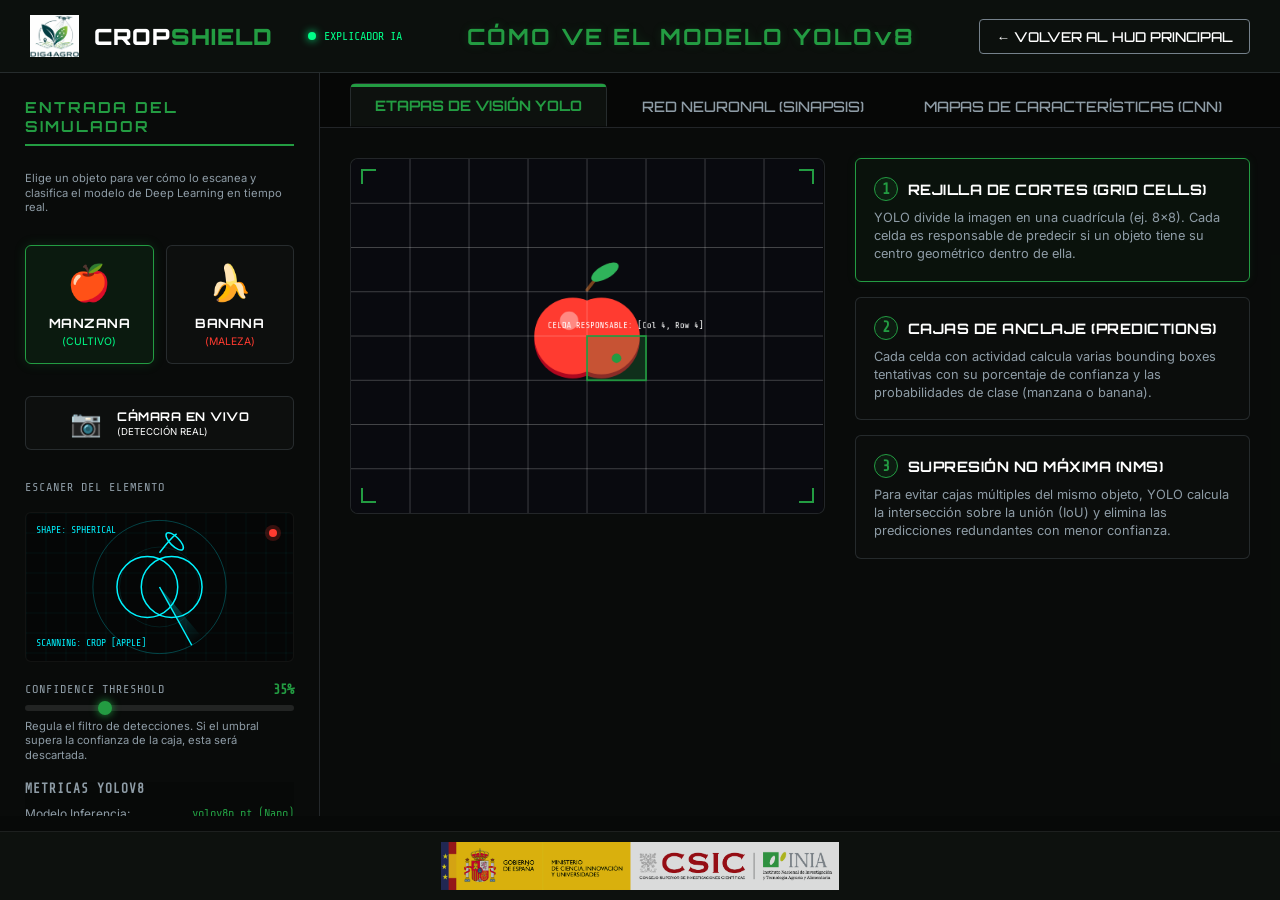
==== commit 91ddc767: "Explainer AI + Filters" ====
--- a/static/simulation.html
+++ b/static/simulation.html
@@ -52,6 +52,15 @@
                         <span class="option-sub" style="font-size: 0.65rem; color: var(--color-rojo-neon); display: block; margin-top: 3px;">(MALEZA)</span>
                     </div>
                 </div>
+                <div style="margin-top: 12px;">
+                    <div class="input-option-card" id="opt-camera" data-value="camera" style="display: flex; align-items: center; justify-content: center; gap: 15px; padding: 12px 15px;">
+                        <span class="option-icon" style="font-size: 1.6rem; margin-bottom: 0; line-height: 1;">📷</span>
+                        <div style="text-align: left;">
+                            <span class="option-label" style="display: block; font-size: 0.75rem;">CÁMARA EN VIVO</span>
+                            <span class="option-sub" style="font-size: 0.6rem; color: var(--color-cyan); display: block; margin-top: 2px;">(DETECCIÓN REAL)</span>
+                        </div>
+                    </div>
+                </div>
 
                 <!-- Escáner Holográfico del Objeto -->
                 <div class="control-group" style="margin-top: 10px;">
@@ -168,35 +177,117 @@
                                 <canvas id="canvas-feature-zoom" class="yolo-viewer-canvas" width="450" height="450"></canvas>
                             </div>
                             
-                            <!-- Lista de mapas -->
                             <div class="feature-cards-container">
-                                <div class="feature-map-card active" id="fcard-edge" data-map="edge">
+                                <!-- Capas Tempranas -->
+                                <div class="feature-map-card active" id="fcard-sobel-v" data-map="sobel-v">
                                     <div class="feature-map-canvas-wrapper">
-                                        <canvas class="feature-map-canvas" id="canvas-fmap-edge" width="100" height="100"></canvas>
+                                        <canvas class="feature-map-canvas" id="canvas-fmap-sobel-v" width="100" height="100"></canvas>
                                     </div>
                                     <div class="feature-info">
-                                        <h4>DETECTOR DE BORDES Y CONTORNOS</h4>
-                                        <p>Simula las capas convolucionales tempranas de YOLO, que detectan siluetas, orientaciones de relieve y contornos geométricos del objeto para aislarlo de la tierra.</p>
+                                        <span class="step-number" style="font-size: 0.65rem; padding: 2px 6px; float: right; background: rgba(0, 243, 255, 0.15); color: var(--color-cyan);">TEMPRANA</span>
+                                        <h4>BORDES VERTICALES (SOBEL-V)</h4>
+                                        <p>Detecta contornos alineados verticalmente. Útil en las primeras etapas de convolución para perfilar siluetas y tallos verticales.</p>
                                     </div>
                                 </div>
                                 
-                                <div class="feature-map-card" id="fcard-color" data-map="color">
+                                <div class="feature-map-card" id="fcard-sobel-h" data-map="sobel-h">
                                     <div class="feature-map-canvas-wrapper">
-                                        <canvas class="feature-map-canvas" id="canvas-fmap-color" width="100" height="100"></canvas>
+                                        <canvas class="feature-map-canvas" id="canvas-fmap-sobel-h" width="100" height="100"></canvas>
                                     </div>
                                     <div class="feature-info">
-                                        <h4>DETECTOR DE TEXTURA Y COLOR ACTIVADO</h4>
-                                        <p>Representa capas intermedias que detectan propiedades cromáticas clave: el espectro rojo para la manzana y el espectro amarillo brillante para la banana.</p>
+                                        <span class="step-number" style="font-size: 0.65rem; padding: 2px 6px; float: right; background: rgba(0, 243, 255, 0.15); color: var(--color-cyan);">TEMPRANA</span>
+                                        <h4>BORDES HORIZONTALES (SOBEL-H)</h4>
+                                        <p>Filtra y resalta bordes horizontales. Ayuda a discriminar los límites de parcelas y las líneas horizontales del suelo.</p>
                                     </div>
                                 </div>
-                                
+
+                                <div class="feature-map-card" id="fcard-diagonal" data-map="diagonal">
+                                    <div class="feature-map-canvas-wrapper">
+                                        <canvas class="feature-map-canvas" id="canvas-fmap-diagonal" width="100" height="100"></canvas>
+                                    </div>
+                                    <div class="feature-info">
+                                        <span class="step-number" style="font-size: 0.65rem; padding: 2px 6px; float: right; background: rgba(0, 243, 255, 0.15); color: var(--color-cyan);">TEMPRANA</span>
+                                        <h4>ORIENTACIÓN DIAGONAL (45°)</h4>
+                                        <p>Extrae texturas y límites con inclinación de 45°. Crucial para identificar hojas de malezas que crecen en direcciones aleatorias.</p>
+                                    </div>
+                                </div>
+
+                                <div class="feature-map-card" id="fcard-laplacian" data-map="laplacian">
+                                    <div class="feature-map-canvas-wrapper">
+                                        <canvas class="feature-map-canvas" id="canvas-fmap-laplacian" width="100" height="100"></canvas>
+                                    </div>
+                                    <div class="feature-info">
+                                        <span class="step-number" style="font-size: 0.65rem; padding: 2px 6px; float: right; background: rgba(0, 243, 255, 0.15); color: var(--color-cyan);">TEMPRANA</span>
+                                        <h4>ESQUINAS Y VÉRTICES (LAPLACIANO)</h4>
+                                        <p>Aísla puntos, esquinas cerradas e intersecciones de hojas. Captura detalles geométricos muy finos de alta frecuencia espacial.</p>
+                                    </div>
+                                </div>
+
+                                <!-- Capas Intermedias -->
+                                <div class="feature-map-card" id="fcard-color-red" data-map="color-red">
+                                    <div class="feature-map-canvas-wrapper">
+                                        <canvas class="feature-map-canvas" id="canvas-fmap-color-red" width="100" height="100"></canvas>
+                                    </div>
+                                    <div class="feature-info">
+                                        <span class="step-number" style="font-size: 0.65rem; padding: 2px 6px; float: right; background: rgba(35, 156, 66, 0.2); color: var(--color-primary);">INTERMEDIA</span>
+                                        <h4>ESPECTRO ROJO (CULTIVO)</h4>
+                                        <p>Filtro que reacciona con la crominancia roja de los frutos (manzanas). Ignora el fondo verde y el suelo de cultivo.</p>
+                                    </div>
+                                </div>
+
+                                <div class="feature-map-card" id="fcard-color-greenyellow" data-map="color-greenyellow">
+                                    <div class="feature-map-canvas-wrapper">
+                                        <canvas class="feature-map-canvas" id="canvas-fmap-color-greenyellow" width="100" height="100"></canvas>
+                                    </div>
+                                    <div class="feature-info">
+                                        <span class="step-number" style="font-size: 0.65rem; padding: 2px 6px; float: right; background: rgba(35, 156, 66, 0.2); color: var(--color-primary);">INTERMEDIA</span>
+                                        <h4>ESPECTRO AMARILLO/VERDE (MALEZA)</h4>
+                                        <p>Reacciona con tonos verde-amarillentos de alta saturación característicos de las hojas de malezas invasoras.</p>
+                                    </div>
+                                </div>
+
+                                <div class="feature-map-card" id="fcard-texture" data-map="texture">
+                                    <div class="feature-map-canvas-wrapper">
+                                        <canvas class="feature-map-canvas" id="canvas-fmap-texture" width="100" height="100"></canvas>
+                                    </div>
+                                    <div class="feature-info">
+                                        <span class="step-number" style="font-size: 0.65rem; padding: 2px 6px; float: right; background: rgba(35, 156, 66, 0.2); color: var(--color-primary);">INTERMEDIA</span>
+                                        <h4>TEXTURA DE FOLLAJE Y RUGOSIDAD</h4>
+                                        <p>Filtro de paso alto que aísla patrones de textura fina (como la rugosidad de las hojas y la tierra), ignorando zonas homogéneas.</p>
+                                    </div>
+                                </div>
+
+                                <!-- Capas Profundas -->
+                                <div class="feature-map-card" id="fcard-shape-circle" data-map="shape-circle">
+                                    <div class="feature-map-canvas-wrapper">
+                                        <canvas class="feature-map-canvas" id="canvas-fmap-shape-circle" width="100" height="100"></canvas>
+                                    </div>
+                                    <div class="feature-info">
+                                        <span class="step-number" style="font-size: 0.65rem; padding: 2px 6px; float: right; background: rgba(255, 59, 48, 0.15); color: var(--color-rojo-neon);">PROFUNDA</span>
+                                        <h4>PATRÓN DE SILUETA CIRCULAR</h4>
+                                        <p>Capa profunda abstracta que se activa intensamente ante contornos esféricos, identificando frutos redondos listos para la cosecha.</p>
+                                    </div>
+                                </div>
+
+                                <div class="feature-map-card" id="fcard-shape-elong" data-map="shape-elong">
+                                    <div class="feature-map-canvas-wrapper">
+                                        <canvas class="feature-map-canvas" id="canvas-fmap-shape-elong" width="100" height="100"></canvas>
+                                    </div>
+                                    <div class="feature-info">
+                                        <span class="step-number" style="font-size: 0.65rem; padding: 2px 6px; float: right; background: rgba(255, 59, 48, 0.15); color: var(--color-rojo-neon);">PROFUNDA</span>
+                                        <h4>PATRÓN DE SILUETA ALARGADA</h4>
+                                        <p>Capa profunda abstracta que busca patrones alargados, angulosos e irregulares característicos de hierbas parasitarias.</p>
+                                    </div>
+                                </div>
+
                                 <div class="feature-map-card" id="fcard-heatmap" data-map="heatmap">
                                     <div class="feature-map-canvas-wrapper">
                                         <canvas class="feature-map-canvas" id="canvas-fmap-heatmap" width="100" height="100"></canvas>
                                     </div>
                                     <div class="feature-info">
-                                        <h4>MAPA DE ATENCIÓN DE INFERENCIA (HEATMAP)</h4>
-                                        <p>Visualiza la importancia que asigna la red a cada pixel de la imagen (Grad-CAM) para tomar su decisión final, ignorando los pixeles neutros del suelo de cultivo.</p>
+                                        <span class="step-number" style="font-size: 0.65rem; padding: 2px 6px; float: right; background: rgba(255, 59, 48, 0.15); color: var(--color-rojo-neon);">RESOLUCIÓN</span>
+                                        <h4>ATENCIÓN FINAL (HEATMAP / GRAD-CAM)</h4>
+                                        <p>Visualiza las zonas de mayor ponderación neuronal en las que la red enfoca su atención lógica antes de dar la predicción y fijar el láser.</p>
                                     </div>
                                 </div>
                             </div>
@@ -217,11 +308,11 @@
     <script>
         document.addEventListener('DOMContentLoaded', () => {
             // Variables globales del simulador
-            let activeInput = 'apple'; // 'apple' o 'banana'
+            let activeInput = 'apple'; // 'apple', 'banana' o 'camera'
             let confidenceThreshold = 0.35;
             let activeTab = 'tab-yolo-pipeline';
             let activeStep = 0; // Para el pipeline
-            let activeFeatureMap = 'edge'; // Para los mapas de características
+            let activeFeatureMap = 'sobel-v'; // Para los mapas de características (por defecto Sobel-V)
             
             // Colores del tema actual
             const themeColors = {
@@ -233,27 +324,104 @@
                 bg: '#070908'
             };
 
+            // Conectividad WebSocket para la cámara real/simulada
+            let ws = null;
+            let currentCameraFrame = null;
+            let currentDetections = [];
+            
+            function connectWebSocket() {
+                try {
+                    let wsUrl;
+                    if (window.location.protocol === 'file:') {
+                        wsUrl = 'ws://127.0.0.1:8000/ws';
+                        console.log("[Explicador] Protocolo file:// detectado. Usando fallback local ws://127.0.0.1:8000/ws");
+                    } else {
+                        const protocol = window.location.protocol === 'https:' ? 'wss:' : 'ws:';
+                        wsUrl = `${protocol}//${window.location.host}/ws`;
+                    }
+                    
+                    console.log(`[Explicador] Conectando WebSocket en ${wsUrl}...`);
+                    ws = new WebSocket(wsUrl);
+                    
+                    ws.onopen = () => {
+                        console.log("[Explicador] WebSocket conectado.");
+                        sendConfig();
+                    };
+                    
+                    ws.onmessage = (event) => {
+                        try {
+                            const payload = JSON.parse(event.data);
+                            if (payload.image) {
+                                if (!currentCameraFrame) {
+                                    currentCameraFrame = new Image();
+                                }
+                                currentCameraFrame.src = payload.image;
+                            }
+                            if (payload.detections !== undefined) {
+                                currentDetections = Array.isArray(payload.detections) ? payload.detections : [];
+                            }
+                        } catch (e) {
+                            console.error("[Explicador] Error decodificando payload:", e);
+                        }
+                    };
+                    
+                    ws.onclose = () => {
+                        console.warn("[Explicador] WebSocket cerrado. Reconectando en 3s...");
+                        setTimeout(connectWebSocket, 3000);
+                    };
+                    
+                    ws.onerror = (err) => {
+                        console.error("[Explicador] Error en WebSocket:", err);
+                    };
+                } catch (e) {
+                    console.error("[Explicador] Error al inicializar WebSocket:", e);
+                    setTimeout(connectWebSocket, 5000);
+                }
+            }
+            
+            function sendConfig() {
+                try {
+                    if (!ws || ws.readyState !== WebSocket.OPEN) return;
+                    ws.send(JSON.stringify({
+                        "conf_threshold": confidenceThreshold,
+                        "simulate": false
+                    }));
+                } catch (e) {
+                    console.error("[Explicador] Error enviando configuración:", e);
+                }
+            }
+            
+            connectWebSocket();
+
             // Audio Context y síntesis
             let audioCtx = null;
             function initAudio() {
-                if (!audioCtx) {
-                    audioCtx = new (window.AudioContext || window.webkitAudioContext)();
+                try {
+                    if (!audioCtx) {
+                        audioCtx = new (window.AudioContext || window.webkitAudioContext)();
+                    }
+                } catch (e) {
+                    console.warn("[Explicador] AudioContext no iniciado o no soportado:", e);
                 }
             }
 
             function playClickSound() {
                 if (!audioCtx) return;
-                const osc = audioCtx.createOscillator();
-                const gain = audioCtx.createGain();
-                osc.type = 'sine';
-                osc.frequency.setValueAtTime(600, audioCtx.currentTime);
-                osc.frequency.exponentialRampToValueAtTime(300, audioCtx.currentTime + 0.05);
-                gain.gain.setValueAtTime(0.1, audioCtx.currentTime);
-                gain.gain.exponentialRampToValueAtTime(0.01, audioCtx.currentTime + 0.05);
-                osc.connect(gain);
-                gain.connect(audioCtx.destination);
-                osc.start();
-                osc.stop(audioCtx.currentTime + 0.05);
+                try {
+                    const osc = audioCtx.createOscillator();
+                    const gain = audioCtx.createGain();
+                    osc.type = 'sine';
+                    osc.frequency.setValueAtTime(600, audioCtx.currentTime);
+                    osc.frequency.exponentialRampToValueAtTime(300, audioCtx.currentTime + 0.05);
+                    gain.gain.setValueAtTime(0.1, audioCtx.currentTime);
+                    gain.gain.exponentialRampToValueAtTime(0.01, audioCtx.currentTime + 0.05);
+                    osc.connect(gain);
+                    gain.connect(audioCtx.destination);
+                    osc.start();
+                    osc.stop(audioCtx.currentTime + 0.05);
+                } catch (e) {
+                    console.warn("[Explicador] Error reproduciendo sonido de clic:", e);
+                }
             }
 
             // Inicializar Audio al interactuar con cualquier botón
@@ -264,23 +432,31 @@
             // Configuración del Selector de Entrada
             const optApple = document.getElementById('opt-apple');
             const optBanana = document.getElementById('opt-banana');
+            const optCamera = document.getElementById('opt-camera');
 
             function setInputObject(obj) {
                 if (activeInput === obj) return;
                 activeInput = obj;
+                
+                optApple.classList.remove('active');
+                optBanana.classList.remove('active');
+                optCamera.classList.remove('active');
+                
                 if (obj === 'apple') {
                     optApple.classList.add('active');
-                    optBanana.classList.remove('active');
-                } else {
+                } else if (obj === 'banana') {
                     optBanana.classList.add('active');
-                    optApple.classList.remove('active');
-                }
+                } else if (obj === 'camera') {
+                    optCamera.classList.add('active');
+                }
+                
                 playClickSound();
                 resetSimulations();
             }
 
             optApple.addEventListener('click', () => setInputObject('apple'));
             optBanana.addEventListener('click', () => setInputObject('banana'));
+            optCamera.addEventListener('click', () => setInputObject('camera'));
 
             // Slider de Confianza
             const sliderConf = document.getElementById('sim-slider-conf');
@@ -288,6 +464,7 @@
             sliderConf.addEventListener('input', (e) => {
                 confidenceThreshold = e.target.value / 100;
                 valConf.innerText = `${e.target.value}%`;
+                sendConfig();
             });
 
             // Control de Pestañas (Tabs)
@@ -351,14 +528,26 @@
             const canvasFeatureZoom = document.getElementById('canvas-feature-zoom');
             const ctxFeatureZoom = canvasFeatureZoom.getContext('2d');
 
-            const canvasFmapEdge = document.getElementById('canvas-fmap-edge');
-            const ctxFmapEdge = canvasFmapEdge.getContext('2d');
-
-            const canvasFmapColor = document.getElementById('canvas-fmap-color');
-            const ctxFmapColor = canvasFmapColor.getContext('2d');
-
-            const canvasFmapHeatmap = document.getElementById('canvas-fmap-heatmap');
-            const ctxFmapHeatmap = canvasFmapHeatmap.getContext('2d');
+            // Los 10 canvases de mapas de características en miniatura
+            const fmapCanvases = {
+                'sobel-v': document.getElementById('canvas-fmap-sobel-v'),
+                'sobel-h': document.getElementById('canvas-fmap-sobel-h'),
+                'diagonal': document.getElementById('canvas-fmap-diagonal'),
+                'laplacian': document.getElementById('canvas-fmap-laplacian'),
+                'color-red': document.getElementById('canvas-fmap-color-red'),
+                'color-greenyellow': document.getElementById('canvas-fmap-color-greenyellow'),
+                'texture': document.getElementById('canvas-fmap-texture'),
+                'shape-circle': document.getElementById('canvas-fmap-shape-circle'),
+                'shape-elong': document.getElementById('canvas-fmap-shape-elong'),
+                'heatmap': document.getElementById('canvas-fmap-heatmap')
+            };
+
+            const fmapContexts = {};
+            for (const [key, canvas] of Object.entries(fmapCanvases)) {
+                if (canvas) {
+                    fmapContexts[key] = canvas.getContext('2d');
+                }
+            }
 
             // Ajustar el tamaño del Canvas Blueprint
             function resizeBlueprintCanvas() {
@@ -550,19 +739,43 @@
                 ctxBlueprint.lineTo(lx, ly);
                 ctxBlueprint.stroke();
 
-                // Dibujar objeto en wireframe
+                // Dibujar objeto en wireframe o stream de cámara
                 if (activeInput === 'apple') {
                     drawApple(ctxBlueprint, cx, cy, 38, true);
                     ctxBlueprint.fillStyle = '#00f3ff';
                     ctxBlueprint.font = '10px Share Tech Mono';
                     ctxBlueprint.fillText("SCANNING: CROP [APPLE]", 10, h - 15);
                     ctxBlueprint.fillText("SHAPE: SPHERICAL", 10, 20);
-                } else {
+                } else if (activeInput === 'banana') {
                     drawBanana(ctxBlueprint, cx, cy, 35, true);
                     ctxBlueprint.fillStyle = '#00f3ff';
                     ctxBlueprint.font = '10px Share Tech Mono';
                     ctxBlueprint.fillText("SCANNING: WEED [BANANA]", 10, h - 15);
                     ctxBlueprint.fillText("SHAPE: ELONGATED", 10, 20);
+                } else if (activeInput === 'camera') {
+                    if (currentCameraFrame && currentCameraFrame.complete && currentCameraFrame.naturalWidth > 0) {
+                        ctxBlueprint.save();
+                        try {
+                            ctxBlueprint.drawImage(currentCameraFrame, 0, 0, w, h);
+                        } catch (e) {
+                            console.warn("[Explicador] Error dibujando frame en Blueprint:", e);
+                        }
+                        ctxBlueprint.fillStyle = 'rgba(0, 243, 255, 0.15)';
+                        ctxBlueprint.fillRect(0, 0, w, h);
+                        ctxBlueprint.restore();
+                    } else {
+                        ctxBlueprint.fillStyle = '#070908';
+                        ctxBlueprint.fillRect(0, 0, w, h);
+                        ctxBlueprint.fillStyle = '#A2AAAD';
+                        ctxBlueprint.font = '10px Share Tech Mono';
+                        ctxBlueprint.textAlign = 'center';
+                        ctxBlueprint.fillText("ESPERANDO CÁMARA...", w / 2, h / 2);
+                        ctxBlueprint.textAlign = 'left';
+                    }
+                    ctxBlueprint.fillStyle = '#00f3ff';
+                    ctxBlueprint.font = '10px Share Tech Mono';
+                    ctxBlueprint.fillText("SCANNING: LIVE VIDEO", 10, h - 15);
+                    ctxBlueprint.fillText("MODE: DYNAMIC INF", 10, 20);
                 }
 
                 // Punto parpadeante
@@ -593,15 +806,31 @@
                 const objY = h / 2;
                 const objSize = 65;
 
-                // Fondo
-                ctxYolo.fillStyle = '#090a0f';
-                ctxYolo.fillRect(0, 0, w, h);
-
-                // Dibujar el objeto según el input
+                // Fondo u objeto
                 if (activeInput === 'apple') {
+                    ctxYolo.fillStyle = '#090a0f';
+                    ctxYolo.fillRect(0, 0, w, h);
                     drawApple(ctxYolo, objX, objY, objSize, false);
-                } else {
+                } else if (activeInput === 'banana') {
+                    ctxYolo.fillStyle = '#090a0f';
+                    ctxYolo.fillRect(0, 0, w, h);
                     drawBanana(ctxYolo, objX, objY, objSize, false);
+                } else if (activeInput === 'camera') {
+                    if (currentCameraFrame && currentCameraFrame.complete && currentCameraFrame.naturalWidth > 0) {
+                        try {
+                            ctxYolo.drawImage(currentCameraFrame, 0, 0, w, h);
+                        } catch (e) {
+                            console.warn("[Explicador] Error dibujando frame en YoloPipeline:", e);
+                        }
+                    } else {
+                        ctxYolo.fillStyle = '#090a0f';
+                        ctxYolo.fillRect(0, 0, w, h);
+                        ctxYolo.fillStyle = '#ffffff';
+                        ctxYolo.font = '14px Orbitron';
+                        ctxYolo.textAlign = 'center';
+                        ctxYolo.fillText("ESPERANDO SEÑAL DE CÁMARA...", w / 2, h / 2);
+                        ctxYolo.textAlign = 'left';
+                    }
                 }
 
                 // Dibujar según el paso activo
@@ -610,7 +839,7 @@
                     const cellW = w / gridCount;
                     const cellH = h / gridCount;
 
-                    ctxYolo.strokeStyle = 'rgba(255, 255, 255, 0.15)';
+                    ctxYolo.strokeStyle = 'rgba(255, 255, 255, 0.25)';
                     ctxYolo.lineWidth = 1;
 
                     for (let i = 1; i < gridCount; i++) {
@@ -625,23 +854,47 @@
                         ctxYolo.stroke();
                     }
 
-                    const targetCol = Math.floor(objX / cellW);
-                    const targetRow = Math.floor(objY / cellH);
-
-                    ctxYolo.fillStyle = 'rgba(35, 156, 66, 0.25)';
-                    ctxYolo.fillRect(targetCol * cellW, targetRow * cellH, cellW, cellH);
-                    ctxYolo.strokeStyle = themeColors.primary;
-                    ctxYolo.lineWidth = 2;
-                    ctxYolo.strokeRect(targetCol * cellW, targetRow * cellH, cellW, cellH);
-
-                    ctxYolo.beginPath();
-                    ctxYolo.arc(targetCol * cellW + cellW/2, targetRow * cellH + cellH/2, 6, 0, Math.PI*2);
-                    ctxYolo.fillStyle = themeColors.primary;
-                    ctxYolo.fill();
-
-                    ctxYolo.fillStyle = '#ffffff';
-                    ctxYolo.font = '11px Share Tech Mono';
-                    ctxYolo.fillText(`CELDA RESPONSABLE: [Col ${targetCol}, Row ${targetRow}]`, targetCol * cellW - 50, targetRow * cellH - 10);
+                    if (activeInput === 'camera' && Array.isArray(currentDetections)) {
+                        currentDetections.forEach(det => {
+                            if (!det || !det.box || det.box.length < 4) return;
+                            const [x1, y1, x2, y2] = det.box;
+                            const cx = (x1 + x2) / 2;
+                            const cy = (y1 + y2) / 2;
+                            const col = Math.floor(cx / (640 / gridCount));
+                            const row = Math.floor(cy / (480 / gridCount));
+
+                            if (col >= 0 && col < gridCount && row >= 0 && row < gridCount) {
+                                ctxYolo.fillStyle = det.class === 'manzana' ? 'rgba(0, 255, 136, 0.25)' : 'rgba(255, 59, 48, 0.25)';
+                                ctxYolo.fillRect(col * cellW, row * cellH, cellW, cellH);
+                                ctxYolo.strokeStyle = det.class === 'manzana' ? themeColors.verde : themeColors.rojo;
+                                ctxYolo.lineWidth = 2;
+                                ctxYolo.strokeRect(col * cellW, row * cellH, cellW, cellH);
+
+                                ctxYolo.beginPath();
+                                ctxYolo.arc(col * cellW + cellW/2, row * cellH + cellH/2, 6, 0, Math.PI*2);
+                                ctxYolo.fillStyle = det.class === 'manzana' ? themeColors.verde : themeColors.rojo;
+                                ctxYolo.fill();
+                            }
+                        });
+                    } else {
+                        const targetCol = Math.floor(objX / cellW);
+                        const targetRow = Math.floor(objY / cellH);
+
+                        ctxYolo.fillStyle = 'rgba(35, 156, 66, 0.25)';
+                        ctxYolo.fillRect(targetCol * cellW, targetRow * cellH, cellW, cellH);
+                        ctxYolo.strokeStyle = themeColors.primary;
+                        ctxYolo.lineWidth = 2;
+                        ctxYolo.strokeRect(targetCol * cellW, targetRow * cellH, cellW, cellH);
+
+                        ctxYolo.beginPath();
+                        ctxYolo.arc(targetCol * cellW + cellW/2, targetRow * cellH + cellH/2, 6, 0, Math.PI*2);
+                        ctxYolo.fillStyle = themeColors.primary;
+                        ctxYolo.fill();
+
+                        ctxYolo.fillStyle = '#ffffff';
+                        ctxYolo.font = '11px Share Tech Mono';
+                        ctxYolo.fillText(`CELDA RESPONSABLE: [Col ${targetCol}, Row ${targetRow}]`, targetCol * cellW - 50, targetRow * cellH - 10);
+                    }
                 }
                 else if (activeStep === 1) {
                     const boxes = [];
@@ -649,10 +902,33 @@
                         boxes.push({ x1: objX - 85, y1: objY - 95, w: 170, h: 180, conf: 0.98, label: 'manzana', active: 0.98 >= confidenceThreshold });
                         boxes.push({ x1: objX - 40, y1: objY - 145, w: 90, h: 80, conf: 0.42, label: 'maleza', active: 0.42 >= confidenceThreshold });
                         boxes.push({ x1: objX + 35, y1: objY - 70, w: 70, h: 90, conf: 0.22, label: 'manzana', active: 0.22 >= confidenceThreshold });
-                    } else {
+                    } else if (activeInput === 'banana') {
                         boxes.push({ x1: objX - 95, y1: objY - 100, w: 190, h: 190, conf: 0.95, label: 'maleza', active: 0.95 >= confidenceThreshold });
                         boxes.push({ x1: objX - 140, y1: objY - 30, w: 80, h: 90, conf: 0.38, label: 'maleza', active: 0.38 >= confidenceThreshold });
                         boxes.push({ x1: objX - 30, y1: objY - 130, w: 90, h: 70, conf: 0.18, label: 'manzana', active: 0.18 >= confidenceThreshold });
+                    } else if (activeInput === 'camera' && Array.isArray(currentDetections)) {
+                        currentDetections.forEach(det => {
+                            if (!det || !det.box || det.box.length < 4) return;
+                            const [x1, y1, x2, y2] = det.box;
+                            const sx1 = x1 * (w / 640);
+                            const sy1 = y1 * (h / 480);
+                            const sw = (x2 - x1) * (w / 640);
+                            const sh = (y2 - y1) * (h / 480);
+
+                            boxes.push({
+                                x1: sx1, y1: sy1, w: sw, h: sh,
+                                conf: det.confidence || 0,
+                                label: det.class || 'objeto',
+                                active: (det.confidence || 0) >= confidenceThreshold
+                            });
+                            // Simular anclaje duplicado antes del filtrado
+                            boxes.push({
+                                x1: sx1 - 12, y1: sy1 - 8, w: sw + 24, h: sh + 16,
+                                conf: Math.max(0.1, (det.confidence || 0) - 0.15),
+                                label: det.class || 'objeto',
+                                active: ((det.confidence || 0) - 0.15) >= confidenceThreshold
+                            });
+                        });
                     }
 
                     boxes.forEach(box => {
@@ -684,45 +960,87 @@
                     nmsStepTimer += 0.02;
                     const fade = Math.max(0, 1 - (nmsStepTimer % 2.5) * 0.8);
                     
-                    const isApple = activeInput === 'apple';
-                    const mainConf = isApple ? 0.98 : 0.95;
-                    const secConf = isApple ? 0.86 : 0.81;
-                    const label = isApple ? 'manzana' : 'maleza';
-                    const color = label === 'manzana' ? themeColors.verde : themeColors.rojo;
-
-                    const mainBox = { x1: objX - 85, y1: objY - 95, w: 170, h: 180 };
-                    if (mainConf >= confidenceThreshold) {
-                        ctxYolo.strokeStyle = color;
-                        ctxYolo.lineWidth = 2.5;
-                        ctxYolo.strokeRect(mainBox.x1, mainBox.y1, mainBox.w, mainBox.h);
-
-                        ctxYolo.fillStyle = color;
-                        ctxYolo.fillRect(mainBox.x1, mainBox.y1 - 18, 120, 18);
-                        ctxYolo.fillStyle = '#000000';
-                        ctxYolo.font = '700 10px Orbitron';
-                        ctxYolo.fillText(`${label.toUpperCase()} ${(mainConf * 100).toFixed(0)}%`, mainBox.x1 + 5, mainBox.y1 - 5);
-                    }
-
-                    const secBox = { x1: objX - 70, y1: objY - 80, w: 155, h: 165 };
-                    if (secConf >= confidenceThreshold) {
-                        ctxYolo.strokeStyle = `rgba(${label === 'manzana' ? '0,255,136' : '255,59,48'}, ${fade})`;
-                        ctxYolo.lineWidth = 1.5;
-                        ctxYolo.strokeRect(secBox.x1, secBox.y1, secBox.w, secBox.h);
-
-                        ctxYolo.fillStyle = `rgba(${label === 'manzana' ? '0,255,136' : '255,59,48'}, ${fade})`;
-                        ctxYolo.fillRect(secBox.x1, secBox.y1 - 18, 120, 18);
-                        ctxYolo.fillStyle = `rgba(0,0,0, ${fade})`;
-                        ctxYolo.font = '700 10px Orbitron';
-                        ctxYolo.fillText(`REDUNDANTE ${(secConf * 100).toFixed(0)}%`, secBox.x1 + 5, secBox.y1 - 5);
-
-                        ctxYolo.fillStyle = '#00f3ff';
-                        ctxYolo.font = '11px Share Tech Mono';
-                        ctxYolo.fillText(`IoU SOLAPE: 84% > 45% (UMBRAL)`, objX - 80, objY + 110);
-                        ctxYolo.fillText("ELIMINANDO CAJA REDUNDANTE POR NMS...", objX - 100, objY + 130);
+                    if (activeInput === 'camera' && Array.isArray(currentDetections)) {
+                        currentDetections.forEach(det => {
+                            if (!det || !det.box || det.box.length < 4) return;
+                            const [x1, y1, x2, y2] = det.box;
+                            const sx1 = x1 * (w / 640);
+                            const sy1 = y1 * (h / 480);
+                            const sw = (x2 - x1) * (w / 640);
+                            const sh = (y2 - y1) * (h / 480);
+                            const color = det.class === 'manzana' ? themeColors.verde : themeColors.rojo;
+
+                            if ((det.confidence || 0) >= confidenceThreshold) {
+                                // Final Box
+                                ctxYolo.strokeStyle = color;
+                                ctxYolo.lineWidth = 2.5;
+                                ctxYolo.strokeRect(sx1, sy1, sw, sh);
+
+                                ctxYolo.fillStyle = color;
+                                ctxYolo.fillRect(sx1, sy1 - 18, 120, 18);
+                                ctxYolo.fillStyle = '#000000';
+                                ctxYolo.font = '700 10px Orbitron';
+                                ctxYolo.fillText(`${(det.class || 'objeto').toUpperCase()} ${((det.confidence || 0) * 100).toFixed(0)}%`, sx1 + 5, sy1 - 5);
+
+                                // Redundant box overlapping
+                                ctxYolo.strokeStyle = `rgba(${det.class === 'manzana' ? '0,255,136' : '255,59,48'}, ${fade})`;
+                                ctxYolo.lineWidth = 1.5;
+                                ctxYolo.strokeRect(sx1 + 10, sy1 + 8, sw - 15, sh - 10);
+
+                                ctxYolo.fillStyle = `rgba(${det.class === 'manzana' ? '0,255,136' : '255,59,48'}, ${fade})`;
+                                ctxYolo.fillRect(sx1 + 10, sy1 + 8 - 18, 120, 18);
+                                ctxYolo.fillStyle = `rgba(0,0,0, ${fade})`;
+                                ctxYolo.font = '700 10px Orbitron';
+                                ctxYolo.fillText(`SOLAPE ${((det.confidence || 0) * 0.9 * 100).toFixed(0)}%`, sx1 + 15, sy1 + 8 - 5);
+                            }
+                        });
+
+                        if (currentDetections.length > 0) {
+                            ctxYolo.fillStyle = '#00f3ff';
+                            ctxYolo.font = '11px Share Tech Mono';
+                            ctxYolo.fillText("SUPRIMIENDO PREDICCIONES REDUNDANTES POR NMS...", 15, h - 20);
+                        }
                     } else {
-                        ctxYolo.fillStyle = '#8e9ca6';
-                        ctxYolo.font = '11px Share Tech Mono';
-                        ctxYolo.fillText("INFERIOR AL CONFIDENCE THRESHOLD", objX - 100, objY + 120);
+                        const isApple = activeInput === 'apple';
+                        const mainConf = isApple ? 0.98 : 0.95;
+                        const secConf = isApple ? 0.86 : 0.81;
+                        const label = isApple ? 'manzana' : 'maleza';
+                        const color = label === 'manzana' ? themeColors.verde : themeColors.rojo;
+
+                        const mainBox = { x1: objX - 85, y1: objY - 95, w: 170, h: 180 };
+                        if (mainConf >= confidenceThreshold) {
+                            ctxYolo.strokeStyle = color;
+                            ctxYolo.lineWidth = 2.5;
+                            ctxYolo.strokeRect(mainBox.x1, mainBox.y1, mainBox.w, mainBox.h);
+
+                            ctxYolo.fillStyle = color;
+                            ctxYolo.fillRect(mainBox.x1, mainBox.y1 - 18, 120, 18);
+                            ctxYolo.fillStyle = '#000000';
+                            ctxYolo.font = '700 10px Orbitron';
+                            ctxYolo.fillText(`${label.toUpperCase()} ${(mainConf * 100).toFixed(0)}%`, mainBox.x1 + 5, mainBox.y1 - 5);
+                        }
+
+                        const secBox = { x1: objX - 70, y1: objY - 80, w: 155, h: 165 };
+                        if (secConf >= confidenceThreshold) {
+                            ctxYolo.strokeStyle = `rgba(${label === 'manzana' ? '0,255,136' : '255,59,48'}, ${fade})`;
+                            ctxYolo.lineWidth = 1.5;
+                            ctxYolo.strokeRect(secBox.x1, secBox.y1, secBox.w, secBox.h);
+
+                            ctxYolo.fillStyle = `rgba(${label === 'manzana' ? '0,255,136' : '255,59,48'}, ${fade})`;
+                            ctxYolo.fillRect(secBox.x1, secBox.y1 - 18, 120, 18);
+                            ctxYolo.fillStyle = `rgba(0,0,0, ${fade})`;
+                            ctxYolo.font = '700 10px Orbitron';
+                            ctxYolo.fillText(`REDUNDANTE ${(secConf * 100).toFixed(0)}%`, secBox.x1 + 5, secBox.y1 - 5);
+
+                            ctxYolo.fillStyle = '#00f3ff';
+                            ctxYolo.font = '11px Share Tech Mono';
+                            ctxYolo.fillText(`IoU SOLAPE: 84% > 45% (UMBRAL)`, objX - 80, objY + 110);
+                            ctxYolo.fillText("ELIMINANDO CAJA REDUNDANTE POR NMS...", objX - 100, objY + 130);
+                        } else {
+                            ctxYolo.fillStyle = '#8e9ca6';
+                            ctxYolo.font = '11px Share Tech Mono';
+                            ctxYolo.fillText("INFERIOR AL CONFIDENCE THRESHOLD", objX - 100, objY + 120);
+                        }
                     }
                 }
             }
@@ -797,46 +1115,77 @@
             function updateNetworkState() {
                 if (layers.length === 0) return;
 
+                let hasCrop = false;
+                let hasWeed = false;
+                let maxCropConf = 0.0;
+                let maxWeedConf = 0.0;
+
+                if (activeInput === 'camera' && Array.isArray(currentDetections)) {
+                    currentDetections.forEach(det => {
+                        if (!det) return;
+                        const conf = det.confidence || 0;
+                        if (conf >= confidenceThreshold) {
+                            if (det.class === 'manzana') {
+                                hasCrop = true;
+                                if (conf > maxCropConf) maxCropConf = conf;
+                            } else {
+                                hasWeed = true;
+                                if (conf > maxWeedConf) maxWeedConf = conf;
+                            }
+                        }
+                    });
+                } else if (activeInput === 'apple') {
+                    hasCrop = true;
+                    maxCropConf = 0.98;
+                } else if (activeInput === 'banana') {
+                    hasWeed = true;
+                    maxWeedConf = 0.95;
+                }
+
+                // Capa de Entrada
                 layers[0].nodes.forEach(node => {
-                    if (activeInput === 'apple') {
-                        node.active = (node.id === 'in_red' || node.id === 'in_round');
-                        node.val = node.active ? 1.0 : 0.05;
+                    if (node.id === 'in_red' || node.id === 'in_round') {
+                        node.active = hasCrop;
+                        node.val = hasCrop ? maxCropConf : 0.05;
                     } else {
-                        node.active = (node.id === 'in_yellow' || node.id === 'in_elong');
-                        node.val = node.active ? 1.0 : 0.05;
+                        node.active = hasWeed;
+                        node.val = hasWeed ? maxWeedConf : 0.05;
                     }
                 });
 
+                // Capa Oculta 1
                 layers[1].nodes.forEach(node => {
-                    if (activeInput === 'apple') {
-                        node.active = (node.id === 'h1_edges' || node.id === 'h1_texture');
-                        node.val = node.id === 'h1_edges' ? 0.9 : (node.id === 'h1_texture' ? 0.85 : 0.15);
+                    if (node.id === 'h1_edges') {
+                        node.active = hasCrop || hasWeed;
+                        node.val = (hasCrop || hasWeed) ? Math.max(maxCropConf, maxWeedConf) * 0.9 : 0.15;
+                    } else if (node.id === 'h1_texture') {
+                        node.active = hasCrop;
+                        node.val = hasCrop ? maxCropConf * 0.85 : 0.15;
+                    } else if (node.id === 'h1_stem') {
+                        node.active = hasWeed;
+                        node.val = hasWeed ? maxWeedConf * 0.8 : 0.15;
+                    }
+                });
+
+                // Capa Oculta 2
+                layers[2].nodes.forEach(node => {
+                    if (node.id === 'h2_apple_shape') {
+                        node.active = hasCrop;
+                        node.val = hasCrop ? maxCropConf * 0.95 : 0.05;
                     } else {
-                        node.active = (node.id === 'h1_edges' || node.id === 'h1_stem');
-                        node.val = node.id === 'h1_edges' ? 0.85 : (node.id === 'h1_stem' ? 0.8 : 0.15);
+                        node.active = hasWeed;
+                        node.val = hasWeed ? maxWeedConf * 0.92 : 0.05;
                     }
                 });
 
-                layers[2].nodes.forEach(node => {
-                    if (activeInput === 'apple') {
-                        node.active = (node.id === 'h2_apple_shape');
-                        node.val = node.id === 'h2_apple_shape' ? 0.95 : 0.05;
-                    } else {
-                        node.active = (node.id === 'h2_banana_shape');
-                        node.val = node.id === 'h2_banana_shape' ? 0.92 : 0.05;
-                    }
-                });
-
-                const isCropConfirmed = (activeInput === 'apple' && 0.98 >= confidenceThreshold);
-                const isWeedConfirmed = (activeInput === 'banana' && 0.95 >= confidenceThreshold);
-
+                // Capa de Salida
                 layers[3].nodes.forEach(node => {
                     if (node.id === 'out_crop') {
-                        node.active = isCropConfirmed;
-                        node.val = activeInput === 'apple' ? 0.98 : 0.02;
+                        node.active = hasCrop;
+                        node.val = hasCrop ? maxCropConf : 0.02;
                     } else {
-                        node.active = isWeedConfirmed;
-                        node.val = activeInput === 'banana' ? 0.95 : 0.03;
+                        node.active = hasWeed;
+                        node.val = hasWeed ? maxWeedConf : 0.03;
                     }
                 });
 
@@ -852,6 +1201,7 @@
                     if (node.active && Math.random() < 0.08) {
                         const activeOutConns = connections.filter(c => c.src.id === node.id && c.active);
                         activeOutConns.forEach(conn => {
+                            const isCropPath = node.id === 'in_red' || node.id === 'in_round';
                             networkParticles.push({
                                 x: conn.src.x,
                                 y: conn.src.y,
@@ -859,7 +1209,7 @@
                                 speed: 2.0 + Math.random() * 1.5,
                                 size: 2 + Math.random() * 2,
                                 progress: 0,
-                                color: activeInput === 'apple' ? themeColors.verde : '#ffcc00',
+                                color: isCropPath ? themeColors.verde : '#ffcc00',
                                 path: conn
                             });
                         });
@@ -999,19 +1349,265 @@
                         ctxNetwork.fillStyle = node.active ? nodeColor : '#4f5c64';
                         ctxNetwork.font = '9px Share Tech Mono';
                         ctxNetwork.fillText(node.val.toFixed(2), node.x, node.y + 24);
-
                         ctxNetwork.restore();
                     });
                 });
             }
 
             // 4. ENGINE 4: MAPAS DE CARACTERÍSTICAS
+            
+            // Canvas temporal oculto para procesar píxeles a resolución optimizada (alto rendimiento)
+            const tempCanvas = document.createElement('canvas');
+            const tempCtx = tempCanvas.getContext('2d');
+
+            function applyFeatureFilter(img, destCtx, dw, dh, type) {
+                if (!img || !img.complete || img.naturalWidth === 0 || img.naturalHeight === 0) return;
+                
+                // Resoluciones optimizadas para procesar convolutions espaciales sin lag
+                const procW = 200;
+                const procH = 150;
+                tempCanvas.width = procW;
+                tempCanvas.height = procH;
+                
+                // Dibujar el frame original en el buffer temporal
+                try {
+                    tempCtx.drawImage(img, 0, 0, procW, procH);
+                } catch (e) {
+                    console.warn("[Explicador] Error en drawImage temporal:", e);
+                    return;
+                }
+                
+                // Los mapas profundos y heatmaps se renderizan mediante geometrías aceleradas
+                if (type === 'heatmap') {
+                    destCtx.save();
+                    destCtx.filter = 'grayscale(0.85) brightness(0.3)';
+                    try {
+                        destCtx.drawImage(img, 0, 0, dw, dh);
+                    } catch (e) {
+                        console.warn("[Explicador] Error drawImage en heatmap:", e);
+                    }
+                    destCtx.restore();
+                    
+                    // Superponer focos térmicos
+                    if (Array.isArray(currentDetections)) {
+                        currentDetections.forEach(det => {
+                            if (!det || !det.box || det.box.length < 4) return;
+                            const [x1, y1, x2, y2] = det.box;
+                            const cx = ((x1 + x2) / 2) * (dw / 640);
+                            const cy = ((y1 + y2) / 2) * (dh / 480);
+                            const rx = ((x2 - x1) / 2) * (dw / 640);
+                            const ry = ((y2 - y1) / 2) * (dh / 480);
+                            const r = Math.abs(Math.max(rx, ry) * 1.5);
+                            if (r <= 0) return;
+                            
+                            try {
+                                const grad = destCtx.createRadialGradient(cx, cy, 2, cx, cy, r);
+                                if (det.class === 'manzana') {
+                                    grad.addColorStop(0, 'rgba(0, 255, 136, 1)');
+                                    grad.addColorStop(0.3, 'rgba(0, 243, 255, 0.7)');
+                                    grad.addColorStop(0.6, 'rgba(0, 0, 255, 0.3)');
+                                    grad.addColorStop(1, 'rgba(0, 0, 255, 0)');
+                                } else {
+                                    grad.addColorStop(0, 'rgba(255, 59, 48, 1)');
+                                    grad.addColorStop(0.3, 'rgba(255, 204, 0, 0.7)');
+                                    grad.addColorStop(0.6, 'rgba(255, 100, 0, 0.3)');
+                                    grad.addColorStop(1, 'rgba(255, 0, 0, 0)');
+                                }
+                                destCtx.fillStyle = grad;
+                                destCtx.beginPath();
+                                destCtx.arc(cx, cy, r, 0, Math.PI * 2);
+                                destCtx.fill();
+                            } catch (e) {
+                                console.warn("[Explicador] Error creando degradado en heatmap:", e);
+                            }
+                        });
+                    }
+                    return;
+                }
+                
+                if (type === 'shape-circle' || type === 'shape-elong') {
+                    destCtx.save();
+                    try {
+                        destCtx.drawImage(img, 0, 0, dw, dh);
+                    } catch (e) {
+                        console.warn("[Explicador] Error drawImage en siluetas:", e);
+                    }
+                    
+                    const targetClass = type === 'shape-circle' ? 'manzana' : 'maleza';
+                    const glowColor = type === 'shape-circle' ? 'rgba(0, 255, 136, 0.25)' : 'rgba(255, 59, 48, 0.25)';
+                    const strokeColor = type === 'shape-circle' ? themeColors.verde : themeColors.rojo;
+                    
+                    if (Array.isArray(currentDetections)) {
+                        currentDetections.forEach(det => {
+                            if (!det || !det.box || det.box.length < 4 || det.class !== targetClass) return;
+                            const [x1, y1, x2, y2] = det.box;
+                            const sx = x1 * (dw / 640);
+                            const sy = y1 * (dh / 480);
+                            const sw = (x2 - x1) * (dw / 640);
+                            const sh = (y2 - y1) * (dw / 640);
+                            
+                            destCtx.shadowColor = strokeColor;
+                            destCtx.shadowBlur = 15;
+                            destCtx.strokeStyle = strokeColor;
+                            destCtx.lineWidth = 2.5;
+                            
+                            if (type === 'shape-circle') {
+                                const cx = sx + sw / 2;
+                                const cy = sy + sh / 2;
+                                const r = Math.abs(Math.min(sw, sh) / 2);
+                                if (r > 0) {
+                                    destCtx.beginPath();
+                                    destCtx.arc(cx, cy, r, 0, Math.PI * 2);
+                                    destCtx.stroke();
+                                    destCtx.fillStyle = glowColor;
+                                    destCtx.fill();
+                                }
+                            } else {
+                                const cx = sx + sw / 2;
+                                const cy = sy + sh / 2;
+                                const rx = Math.abs(sw / 2);
+                                const ry = Math.abs(sh / 2);
+                                if (rx > 0 && ry > 0) {
+                                    destCtx.beginPath();
+                                    destCtx.ellipse(cx, cy, rx, ry, Math.PI / 4, 0, Math.PI * 2);
+                                    destCtx.stroke();
+                                    destCtx.fillStyle = glowColor;
+                                    destCtx.fill();
+                                }
+                            }
+                        });
+                    }
+                    destCtx.restore();
+                    return;
+                }
+                
+                // Convoluciones espaciales y filtros cromáticos (procesado de píxeles)
+                const imgData = tempCtx.getImageData(0, 0, procW, procH);
+                const data = imgData.data;
+                const len = data.length;
+                
+                if (type === 'sobel-v' || type === 'sobel-h' || type === 'diagonal' || type === 'laplacian' || type === 'texture') {
+                    const output = tempCtx.createImageData(procW, procH);
+                    const dst = output.data;
+                    
+                    // Copiar canal alfa
+                    for (let i = 3; i < len; i += 4) dst[i] = 255;
+                    
+                    let kernel;
+                    let factor = 1.0;
+                    let bias = 0;
+                    
+                    if (type === 'sobel-v') {
+                        kernel = [
+                            -1, 0, 1,
+                            -2, 0, 2,
+                            -1, 0, 1
+                        ];
+                    } else if (type === 'sobel-h') {
+                        kernel = [
+                            -1, -2, -1,
+                             0,  0,  0,
+                             1,  2,  1
+                        ];
+                    } else if (type === 'diagonal') {
+                        kernel = [
+                            -2, -1,  0,
+                            -1,  0,  1,
+                             0,  1,  2
+                        ];
+                    } else if (type === 'laplacian') {
+                        kernel = [
+                             0, -1,  0,
+                            -1,  4, -1,
+                             0, -1,  0
+                        ];
+                    } else if (type === 'texture') {
+                        kernel = [
+                            -1, -1, -1,
+                            -1,  9, -1,
+                            -1, -1, -1
+                        ];
+                        factor = 0.4;
+                        bias = 25;
+                    }
+                    
+                    for (let y = 1; y < procH - 1; y++) {
+                        for (let x = 1; x < procW - 1; x++) {
+                            let rSum = 0;
+                            let gSum = 0;
+                            let bSum = 0;
+                            
+                            for (let ky = -1; ky <= 1; ky++) {
+                                for (let kx = -1; kx <= 1; kx++) {
+                                    const idx = ((y + ky) * procW + (x + kx)) * 4;
+                                    const kVal = kernel[(ky + 1) * 3 + (kx + 1)];
+                                    rSum += data[idx] * kVal;
+                                    gSum += data[idx + 1] * kVal;
+                                    bSum += data[idx + 2] * kVal;
+                                }
+                            }
+                            
+                            const idx = (y * procW + x) * 4;
+                            
+                            if (type === 'texture') {
+                                const val = (rSum + gSum + bSum) / 3 * factor + bias;
+                                const clamped = Math.max(0, Math.min(255, val));
+                                dst[idx] = clamped * 0.3;
+                                dst[idx + 1] = clamped * 0.7; // Tono verde azulado táctico
+                                dst[idx + 2] = clamped * 0.55;
+                            } else {
+                                const magnitude = Math.sqrt(rSum * rSum + gSum * gSum + bSum * bSum) * factor;
+                                const val = Math.min(255, magnitude * 1.5);
+                                dst[idx] = 0;
+                                dst[idx + 1] = val; // Verde neón
+                                dst[idx + 2] = val * 0.53;
+                            }
+                        }
+                    }
+                    tempCtx.putImageData(output, 0, 0);
+                }
+                else if (type === 'color-red' || type === 'color-greenyellow') {
+                    for (let i = 0; i < len; i += 4) {
+                        const r = data[i];
+                        const g = data[i + 1];
+                        const b = data[i + 2];
+                        const sum = r + g + b + 1;
+                        const rRatio = r / sum;
+                        const gRatio = g / sum;
+                        
+                        let match = false;
+                        if (type === 'color-red') {
+                            match = rRatio > 0.44 && r > 70 && g < 120 && b < 120;
+                        } else {
+                            match = gRatio > 0.38 && g > 70 && b < 140;
+                        }
+                        
+                        if (match) {
+                            data[i] = Math.min(255, r * 1.3);
+                            data[i + 1] = Math.min(255, g * 1.3);
+                            data[i + 2] = Math.min(255, b * 1.3);
+                        } else {
+                            const gray = 0.299 * r + 0.587 * g + 0.114 * b;
+                            data[i] = gray * 0.12; // Oscurecer el fondo no coincidente
+                            data[i + 1] = gray * 0.12;
+                            data[i + 2] = gray * 0.12;
+                        }
+                    }
+                    tempCtx.putImageData(imgData, 0, 0);
+                }
+                
+                destCtx.imageSmoothingEnabled = false;
+                destCtx.drawImage(tempCanvas, 0, 0, dw, dh);
+                destCtx.imageSmoothingEnabled = true;
+            }
+
             function renderFeatureMaps() {
                 if (activeTab !== 'tab-feature-maps') return;
 
-                drawMiniFeatureMap(canvasFmapEdge, 'edge');
-                drawMiniFeatureMap(canvasFmapColor, 'color');
-                drawMiniFeatureMap(canvasFmapHeatmap, 'heatmap');
+                // Dibujar todas las vistas en miniatura en tiempo real
+                for (const [key, ctx] of Object.entries(fmapContexts)) {
+                    drawMiniFeatureMap(fmapCanvases[key], key);
+                }
 
                 const w = canvasFeatureZoom.width;
                 const h = canvasFeatureZoom.height;
@@ -1020,9 +1616,24 @@
                 ctxFeatureZoom.fillStyle = '#000000';
                 ctxFeatureZoom.fillRect(0, 0, w, h);
 
-                drawFeatureFilter(ctxFeatureZoom, w/2, h/2, 120, activeFeatureMap);
-
-                ctxFeatureZoom.strokeStyle = 'rgba(0, 243, 255, 0.05)';
+                if (activeInput === 'camera') {
+                    if (currentCameraFrame && currentCameraFrame.complete && currentCameraFrame.naturalWidth > 0) {
+                        applyFeatureFilter(currentCameraFrame, ctxFeatureZoom, w, h, activeFeatureMap);
+                    } else {
+                        ctxFeatureZoom.fillStyle = '#070908';
+                        ctxFeatureZoom.fillRect(0, 0, w, h);
+                        ctxFeatureZoom.fillStyle = '#A2AAAD';
+                        ctxFeatureZoom.font = '14px Share Tech Mono';
+                        ctxFeatureZoom.textAlign = 'center';
+                        ctxFeatureZoom.fillText("ESPERANDO SEÑAL DE CÁMARA...", w / 2, h / 2);
+                        ctxFeatureZoom.textAlign = 'left';
+                    }
+                } else {
+                    drawFeatureFilter(ctxFeatureZoom, w / 2, h / 2, 120, activeFeatureMap);
+                }
+
+                // Cuadrícula táctica overlay
+                ctxFeatureZoom.strokeStyle = 'rgba(0, 243, 255, 0.04)';
                 ctxFeatureZoom.lineWidth = 1;
                 for (let x = 0; x < w; x += 30) {
                     ctxFeatureZoom.beginPath();
@@ -1038,61 +1649,156 @@
                 ctxFeatureZoom.fillStyle = '#00f3ff';
                 ctxFeatureZoom.font = '10px Share Tech Mono';
                 ctxFeatureZoom.fillText(`FILTRO ACTIVO: [${activeFeatureMap.toUpperCase()}]`, 15, 25);
-                ctxFeatureZoom.fillText("SENSADO DUPLEX DE TEXTURA", 15, h - 15);
+                
+                let filterDesc = "SENSADO MULTICAPA Deep Learning";
+                if (activeFeatureMap.startsWith('sobel-')) filterDesc = "EXTRACTOR DE CONTORNOS LINEALES DE CAPA TEMPRANA";
+                else if (activeFeatureMap === 'diagonal') filterDesc = "DETECTOR DE ORIENTACIÓN OBLICUA DE CAPA TEMPRANA";
+                else if (activeFeatureMap === 'laplacian') filterDesc = "FILTRO DE ESQUINAS Y CAMBIOS DE PÍXEL DE CAPA TEMPRANA";
+                else if (activeFeatureMap === 'color-red') filterDesc = "FILTRO SELECTIVO CROMÁTICO ROJO DE CAPA INTERMEDIA";
+                else if (activeFeatureMap === 'color-greenyellow') filterDesc = "FILTRO SELECTIVO CROMÁTICO AMARILLO/VERDE DE CAPA INTERMEDIA";
+                else if (activeFeatureMap === 'texture') filterDesc = "EXTRACTOR DE PASO ALTO DE TEXTURAS DE CAPA INTERMEDIA";
+                else if (activeFeatureMap === 'shape-circle') filterDesc = "DETECTOR DE PATRONES DE SILUETAS CIRCULARES DE CAPA PROFUNDA";
+                else if (activeFeatureMap === 'shape-elong') filterDesc = "DETECTOR DE PATRONES DE SILUETAS ALARGADAS DE CAPA PROFUNDA";
+                else if (activeFeatureMap === 'heatmap') filterDesc = "MAPA DE ATENCIÓN DE INFERENCIA GRAD-CAM (CAPA DE SALIDA)";
+
+                ctxFeatureZoom.fillText(filterDesc, 15, h - 15);
             }
 
             function drawMiniFeatureMap(canvas, type) {
+                if (!canvas) return;
                 const ctx = canvas.getContext('2d');
+                if (!ctx) return;
                 const w = canvas.width;
                 const h = canvas.height;
                 ctx.clearRect(0, 0, w, h);
                 
-                ctx.fillStyle = '#00';
-                ctx.fillRect(0, 0, w, h);
-
-                drawFeatureFilter(ctx, w/2, h/2, 30, type);
+                if (activeInput === 'camera') {
+                    if (currentCameraFrame && currentCameraFrame.complete && currentCameraFrame.naturalWidth > 0) {
+                        applyFeatureFilter(currentCameraFrame, ctx, w, h, type);
+                    } else {
+                        ctx.fillStyle = '#000000';
+                        ctx.fillRect(0, 0, w, h);
+                        ctx.fillStyle = '#8e9ca6';
+                        ctx.font = '8px Orbitron';
+                        ctx.textAlign = 'center';
+                        ctx.fillText("SIN SEÑAL", w / 2, h / 2);
+                    }
+                } else {
+                    ctx.fillStyle = '#000000';
+                    ctx.fillRect(0, 0, w, h);
+                    drawFeatureFilter(ctx, w / 2, h / 2, 30, type);
+                }
             }
 
             function drawFeatureFilter(ctx, x, y, r, type) {
                 ctx.save();
-
-                if (type === 'edge') {
-                    ctx.shadowColor = '#00ff88';
-                    ctx.shadowBlur = 4;
-                    if (activeInput === 'apple') {
+                const isApple = activeInput === 'apple';
+
+                if (type === 'sobel-v' || type === 'sobel-h' || type === 'diagonal' || type === 'laplacian') {
+                    ctx.shadowColor = '#00f3ff';
+                    ctx.shadowBlur = 6;
+                    ctx.strokeStyle = '#00f3ff';
+                    ctx.lineWidth = type === 'laplacian' ? 1.0 : 1.5;
+                    
+                    if (isApple) {
                         drawApple(ctx, x, y, r, true);
                     } else {
                         drawBanana(ctx, x, y, r, true);
                     }
                 }
-                else if (type === 'color') {
-                    if (activeInput === 'apple') {
-                        ctx.fillStyle = 'rgba(255, 59, 48, 0.2)';
+                else if (type === 'color-red') {
+                    if (isApple) {
+                        ctx.fillStyle = 'rgba(255, 59, 48, 0.25)';
                         ctx.strokeStyle = '#ff3b30';
                         ctx.lineWidth = 2;
                         ctx.beginPath();
-                        ctx.arc(x - r*0.28, y, r*0.75, 0, Math.PI*2);
-                        ctx.arc(x + r*0.28, y, r*0.75, 0, Math.PI*2);
+                        ctx.arc(x - r * 0.28, y, r * 0.75, 0, Math.PI * 2);
+                        ctx.arc(x + r * 0.28, y, r * 0.75, 0, Math.PI * 2);
                         ctx.fill();
                         ctx.stroke();
                     } else {
-                        ctx.fillStyle = 'rgba(255, 204, 0, 0.2)';
+                        ctx.fillStyle = 'rgba(50, 50, 50, 0.3)';
+                        ctx.strokeStyle = 'rgba(100, 100, 100, 0.5)';
+                        ctx.lineWidth = 1;
+                        drawBanana(ctx, x, y, r, true);
+                    }
+                }
+                else if (type === 'color-greenyellow') {
+                    if (!isApple) {
+                        ctx.fillStyle = 'rgba(255, 204, 0, 0.25)';
                         ctx.strokeStyle = '#ffcc00';
                         ctx.lineWidth = 2;
                         ctx.beginPath();
-                        ctx.arc(x - r*0.5, y - r*0.5, r*1.3, -Math.PI/6, Math.PI*0.63, false);
-                        ctx.arc(x - r*0.3, y - r*0.3, r*1.08, Math.PI*0.60, -Math.PI/8, true);
+                        ctx.arc(x - r * 0.5, y - r * 0.5, r * 1.3, -Math.PI / 6, Math.PI * 0.63, false);
+                        ctx.arc(x - r * 0.3, y - r * 0.3, r * 1.08, Math.PI * 0.60, -Math.PI / 8, true);
                         ctx.closePath();
                         ctx.fill();
                         ctx.stroke();
+                    } else {
+                        ctx.fillStyle = 'rgba(50, 50, 50, 0.3)';
+                        ctx.strokeStyle = 'rgba(100, 100, 100, 0.5)';
+                        ctx.lineWidth = 1;
+                        drawApple(ctx, x, y, r, true);
+                    }
+                }
+                else if (type === 'texture') {
+                    ctx.strokeStyle = 'rgba(35, 156, 66, 0.6)';
+                    ctx.lineWidth = 1.5;
+                    if (isApple) {
+                        drawApple(ctx, x, y, r, true);
+                    } else {
+                        drawBanana(ctx, x, y, r, true);
+                    }
+                    ctx.fillStyle = 'rgba(255, 255, 255, 0.04)';
+                    ctx.fillRect(x - r, y - r, r * 2, r * 2);
+                }
+                else if (type === 'shape-circle') {
+                    if (isApple) {
+                        ctx.shadowColor = '#00ff88';
+                        ctx.shadowBlur = 10;
+                        ctx.fillStyle = 'rgba(0, 255, 136, 0.2)';
+                        ctx.strokeStyle = '#00ff88';
+                        ctx.lineWidth = 2.5;
+                        ctx.beginPath();
+                        ctx.arc(x, y, r * 0.9, 0, Math.PI * 2);
+                        ctx.fill();
+                        ctx.stroke();
+                    } else {
+                        ctx.fillStyle = 'rgba(50, 50, 50, 0.1)';
+                        ctx.strokeStyle = 'rgba(100, 100, 100, 0.2)';
+                        drawBanana(ctx, x, y, r, true);
+                    }
+                }
+                else if (type === 'shape-elong') {
+                    if (!isApple) {
+                        ctx.shadowColor = '#ff3b30';
+                        ctx.shadowBlur = 10;
+                        ctx.fillStyle = 'rgba(255, 59, 48, 0.2)';
+                        ctx.strokeStyle = '#ff3b30';
+                        ctx.lineWidth = 2.5;
+                        ctx.beginPath();
+                        ctx.ellipse(x, y, r * 1.1, r * 0.6, Math.PI / 4, 0, Math.PI * 2);
+                        ctx.fill();
+                        ctx.stroke();
+                    } else {
+                        ctx.fillStyle = 'rgba(50, 50, 50, 0.1)';
+                        ctx.strokeStyle = 'rgba(100, 100, 100, 0.2)';
+                        drawApple(ctx, x, y, r, true);
                     }
                 }
                 else if (type === 'heatmap') {
                     const grad = ctx.createRadialGradient(x, y, 2, x, y, r * 1.2);
-                    grad.addColorStop(0, 'rgba(255, 59, 48, 1)');
-                    grad.addColorStop(0.3, 'rgba(255, 204, 0, 0.85)');
-                    grad.addColorStop(0.6, 'rgba(0, 255, 136, 0.4)');
-                    grad.addColorStop(1, 'rgba(0, 0, 255, 0)');
+                    if (isApple) {
+                        grad.addColorStop(0, 'rgba(0, 255, 136, 1)');
+                        grad.addColorStop(0.3, 'rgba(0, 243, 255, 0.85)');
+                        grad.addColorStop(0.6, 'rgba(0, 0, 255, 0.4)');
+                        grad.addColorStop(1, 'rgba(0, 0, 255, 0)');
+                    } else {
+                        grad.addColorStop(0, 'rgba(255, 59, 48, 1)');
+                        grad.addColorStop(0.3, 'rgba(255, 204, 0, 0.85)');
+                        grad.addColorStop(0.6, 'rgba(255, 100, 0, 0.4)');
+                        grad.addColorStop(1, 'rgba(255, 0, 0, 0)');
+                    }
                     
                     ctx.fillStyle = grad;
                     ctx.beginPath();
@@ -1101,7 +1807,7 @@
 
                     ctx.strokeStyle = 'rgba(255,255,255,0.08)';
                     ctx.lineWidth = 1;
-                    if (activeInput === 'apple') {
+                    if (isApple) {
                         drawApple(ctx, x, y, r, true);
                     } else {
                         drawBanana(ctx, x, y, r, true);
--- a/static/style.css
+++ b/static/style.css
@@ -1107,6 +1107,25 @@
     display: grid;
     grid-template-columns: 1fr;
     gap: 15px;
+    overflow-y: auto;
+    max-height: 480px;
+    padding-right: 8px;
+}
+
+.feature-cards-container::-webkit-scrollbar {
+    width: 6px;
+}
+.feature-cards-container::-webkit-scrollbar-track {
+    background: rgba(0, 0, 0, 0.2);
+    border-radius: 3px;
+}
+.feature-cards-container::-webkit-scrollbar-thumb {
+    background: var(--color-primary-alpha-20);
+    border: 1px solid var(--color-panel-border);
+    border-radius: 3px;
+}
+.feature-cards-container::-webkit-scrollbar-thumb:hover {
+    background: var(--color-primary);
 }
 
 .feature-map-card {
